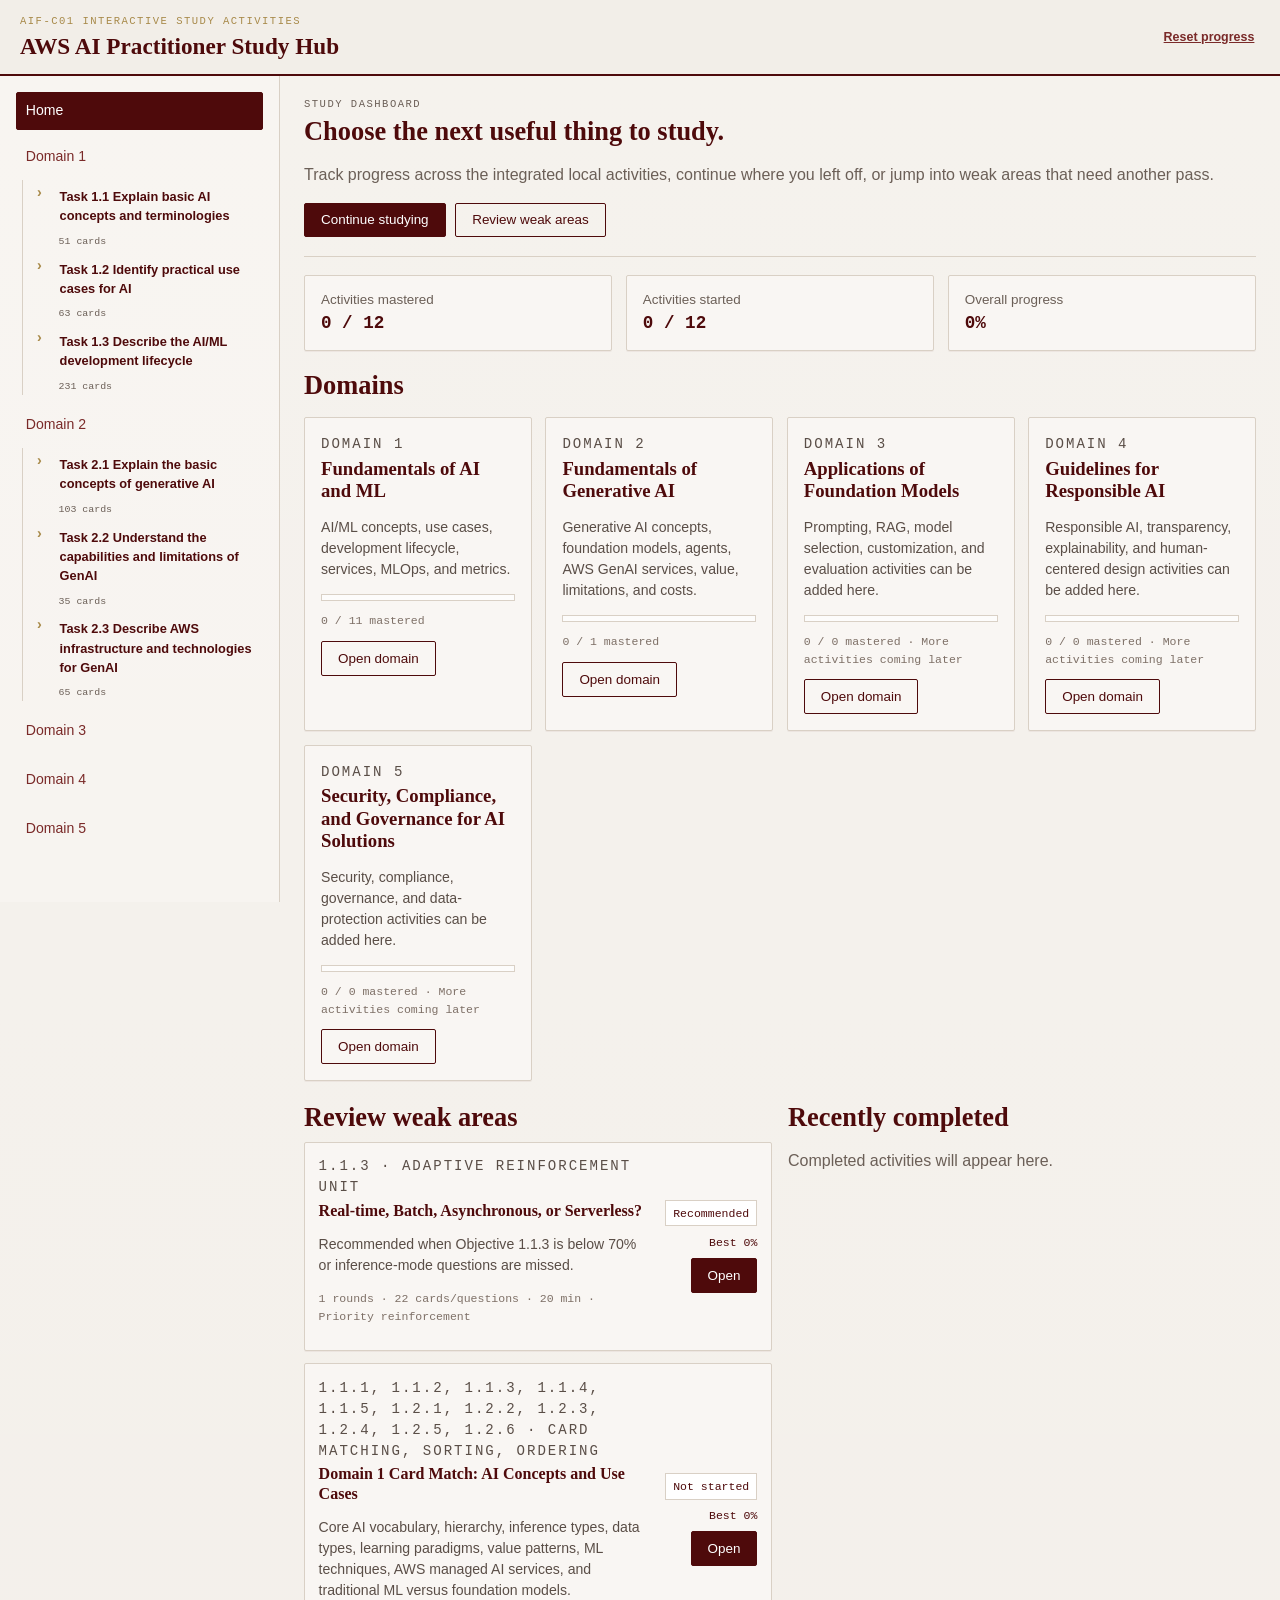
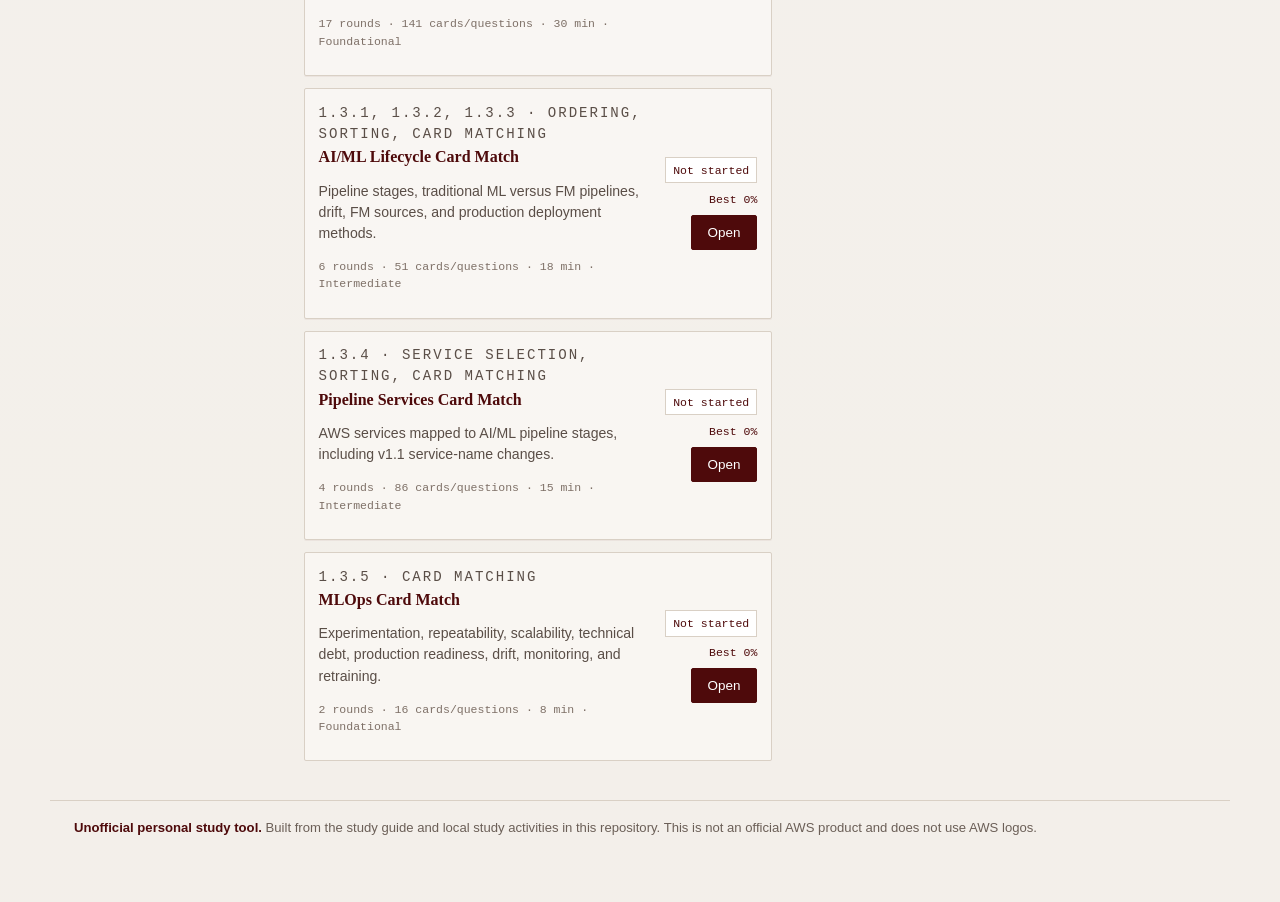
==== index.html @ 0c27aed7 "Adds card games for domain 2" ====
<!DOCTYPE html>
<html lang="en">
<head>
  <meta charset="utf-8">
  <meta name="viewport" content="width=device-width, initial-scale=1">
  <title>AWS AI Practitioner Study Hub</title>
  <link rel="stylesheet" href="styles.css">
</head>
<body>
  <header class="hub-topbar">
    <button class="menu-button" id="menuButton" type="button" aria-expanded="false" aria-controls="sidebar">Menu</button>
    <div>
      <p class="eyebrow">AIF-C01 interactive study activities</p>
      <h1>AWS AI Practitioner Study Hub</h1>
    </div>
    <button class="link-button" id="resetProgress" type="button">Reset progress</button>
  </header>

  <div class="hub-shell">
    <aside class="sidebar" id="sidebar" aria-label="Study navigation"></aside>
    <main class="hub-main" id="app" tabindex="-1"></main>
  </div>

  <footer class="footnote hub-footer">
    <strong>Unofficial personal study tool.</strong> Built from the study guide and local study activities in this repository. This is not an official AWS product and does not use AWS logos.
  </footer>

  <script src="data/domain1.js"></script>
  <script src="data/legacy-activities.js"></script>
  <script src="data/guide-hierarchy.js"></script>
  <script src="data/exams/domain1-exam-config.js"></script>
  <script src="data/exams/domain1-question-bank.js"></script>
  <script src="data/reinforcement/domain1-reinforcement.js"></script>
  <script src="data/study-hub.js"></script>
  <script src="app.js"></script>
</body>
</html>
---- styles.css ----
:root{
  --garnet:#4E0A0B;
  --garnet-soft:#7A2A29;
  --ink:#1C1512;
  --parchment:#F2EEE8;
  --card:#FBF9F6;
  --khaki:#9DAD71;
  --khaki-deep:#536537;
  --rose:#E38792;
  --rose-soft:#F5D9DC;
  --brass:#A88A4A;
  --rule:#D9D0C5;
  --muted:#6B5F57;
  --display:'Iowan Old Style','Palatino Linotype',Palatino,'Book Antiqua',Georgia,serif;
  --body:-apple-system,BlinkMacSystemFont,'Segoe UI',Roboto,Helvetica,Arial,sans-serif;
  --mono:ui-monospace,SFMono-Regular,'SF Mono',Menlo,Consolas,monospace;
}

*{box-sizing:border-box}
html,body{margin:0;padding:0}
body{
  background:
    linear-gradient(rgba(255,255,255,.24),rgba(255,255,255,.08)),
    var(--parchment);
  color:var(--ink);
  font-family:var(--body);
  font-size:16px;
  line-height:1.5;
  -webkit-font-smoothing:antialiased;
  padding:0 0 4rem;
  overflow-x:hidden;
}

.hub-topbar{
  position:sticky;
  top:0;
  z-index:80;
  display:flex;
  align-items:center;
  gap:1rem;
  padding:.9rem 1.25rem;
  border-bottom:2px solid var(--garnet);
  background:rgba(242,238,232,.98);
}
.hub-topbar h1{
  font-family:var(--display);
  font-size:1.45rem;
  line-height:1.15;
  color:var(--garnet);
  margin:0;
}
.hub-topbar .link-button{margin-left:auto}
.menu-button{
  display:none;
  border:1px solid var(--garnet);
  background:var(--garnet);
  color:#fff;
  border-radius:2px;
  padding:.45rem .7rem;
  font:600 .82rem var(--body);
}
.hub-shell{
  max-width:1400px;
  margin:0 auto;
  display:grid;
  grid-template-columns:280px minmax(0,1fr);
  gap:0;
}
.sidebar{
  position:sticky;
  top:74px;
  align-self:start;
  height:calc(100vh - 74px);
  overflow:auto;
  padding:1rem;
  border-right:1px solid var(--rule);
  background:rgba(251,249,246,.38);
}
.sidebar a{
  display:block;
  color:var(--garnet-soft);
  text-decoration:none;
  border:1px solid transparent;
  border-radius:2px;
  padding:.48rem .55rem;
  font-size:.88rem;
}
.sidebar a:hover{border-color:var(--rule);background:rgba(255,255,255,.45)}
.sidebar a[aria-current="page"]{background:var(--garnet);border-color:var(--garnet);color:#fff}
.nav-domain{margin-top:.45rem}
.nav-activities{margin:.25rem 0 .65rem .65rem;border-left:1px solid var(--rule);padding-left:.45rem}
.sidebar .nav-activity{font-size:.78rem;color:#6D2928}
.nav-guide{
  margin:.25rem 0 .65rem .35rem;
  border-left:1px solid var(--rule);
  padding-left:.35rem;
}
.nav-task,.nav-subtask{margin:.18rem 0}
.nav-task-panel,.nav-cardsets{
  border-left:1px solid rgba(168,138,74,.45);
  margin:.14rem 0 .35rem .65rem;
  padding-left:.35rem;
}
.nav-task-toggle-row,.nav-subtask-toggle-row{
  display:grid;
  grid-template-columns:1.4rem minmax(0,1fr);
  gap:.15rem;
  align-items:start;
}
.nav-task-toggle-row .nav-count,.nav-subtask-toggle-row .nav-count{
  grid-column:2;
  padding-left:.35rem;
}
.nav-toggle{
  border:0;
  background:transparent;
  color:var(--brass);
  cursor:pointer;
  min-width:1.35rem;
  min-height:1.65rem;
  padding:.32rem .1rem;
  font:700 .9rem var(--mono);
}
.nav-task-toggle-link,.nav-subtask-toggle-link{
  min-width:0;
  overflow-wrap:anywhere;
}
.sidebar .nav-task-toggle-link{
  color:var(--garnet);
  font-weight:650;
  font-size:.8rem;
  padding:.38rem .35rem;
}
.sidebar .nav-subtask-toggle-link{
  color:#6D2928;
  font-size:.74rem;
  padding:.35rem .32rem;
}
.sidebar .nav-cardset{
  display:grid;
  grid-template-columns:minmax(0,1fr) auto;
  gap:.35rem;
  align-items:center;
  font-size:.74rem;
  color:#6D2928;
  padding:.35rem .35rem;
  overflow-wrap:anywhere;
}
.nav-count{
  font-family:var(--mono);
  font-size:.62rem;
  color:var(--muted);
}
.nav-cardset[aria-current="page"] .nav-count{color:#fff}
.nav-done{
  font-family:var(--mono);
  color:var(--khaki-deep);
  margin-right:.25rem;
}
.nav-cardset[aria-current="page"] .nav-done{color:#fff}
.hub-main{min-width:0;padding:1.35rem 1.5rem 0;overflow-x:hidden}
.hub-main:focus{outline:0}
.hero-panel,.page-section,.activity-shell{
  max-width:1040px;
}
.hero-panel{
  border-bottom:1px solid var(--rule);
  padding-bottom:1.2rem;
  margin-bottom:1.1rem;
}
.hero-panel h2,.page-section h2,.activity-header h2{
  font-family:var(--display);
  color:var(--garnet);
  font-size:1.65rem;
  line-height:1.18;
  margin:.1rem 0 .55rem;
  overflow-wrap:anywhere;
}
.objective-label{overflow-wrap:anywhere}
.hero-panel p,.muted{color:var(--muted)}
.hero-actions{display:flex;gap:.6rem;flex-wrap:wrap;margin-top:1rem}
.summary-grid,.domain-grid{
  display:grid;
  grid-template-columns:repeat(auto-fit,minmax(min(100%,220px),1fr));
  gap:.85rem;
  max-width:1040px;
  margin:1rem 0 1.2rem;
}
.summary-card,.domain-card,.activity-card,.task-group{
  border:1px solid var(--rule);
  background:rgba(251,249,246,.74);
  border-radius:2px;
  box-shadow:0 1px 0 rgba(78,10,11,.05);
}
.summary-card{padding:.85rem 1rem}
.summary-card span{display:block;color:var(--muted);font-size:.84rem}
.summary-card b{font-family:var(--mono);color:var(--garnet);font-size:1.1rem}
.domain-card{padding:1rem}
.domain-card h3,.task-group h3,.activity-card h4{
  font-family:var(--display);
  color:var(--garnet);
  margin:.1rem 0 .45rem;
  line-height:1.2;
}
.domain-card p,.activity-card p{font-size:.88rem;color:#5A4E47}
.domain-meta{font-family:var(--mono);font-size:.72rem!important;color:#7E7067!important}
.progress-bar{
  height:.42rem;
  border:1px solid var(--rule);
  background:rgba(255,255,255,.7);
  margin:.75rem 0 .45rem;
}
.progress-bar span{display:block;height:100%;background:var(--khaki)}
.two-col{
  display:grid;
  grid-template-columns:repeat(2,minmax(0,1fr));
  gap:1rem;
  max-width:1040px;
}
.task-group{padding:1rem;margin:1rem 0}
.activity-list{display:grid;gap:.75rem}
.guide-browser{margin-bottom:1.2rem}
.guide-browser-head{
  display:flex;
  justify-content:space-between;
  gap:1rem;
  align-items:flex-start;
  border-bottom:1px solid var(--rule);
  padding-bottom:.85rem;
  margin-bottom:.85rem;
}
.guide-browser-head h3{
  font-family:var(--display);
  color:var(--garnet);
  margin:.1rem 0 .35rem;
  font-size:1.35rem;
}
.guide-task{
  border:1px solid var(--rule);
  background:rgba(251,249,246,.66);
  margin:.8rem 0;
}
.guide-task summary{
  cursor:pointer;
  display:flex;
  justify-content:space-between;
  gap:1rem;
  padding:.75rem .85rem;
  color:var(--garnet);
}
.guide-task summary strong{font-family:var(--mono);font-size:.78rem}
.guide-task summary b{font-family:var(--mono);font-size:.72rem;white-space:nowrap}
.guide-task-actions{padding:0 .85rem .75rem}
.guide-subtasks{display:grid;gap:.7rem;padding:.85rem;border-top:1px solid var(--rule)}
.guide-subtask{
  border-left:3px solid var(--brass);
  padding:.25rem 0 .25rem .75rem;
}
.guide-subtask header{
  display:grid;
  grid-template-columns:minmax(0,1fr) auto;
  gap:.5rem;
  align-items:start;
}
.guide-subtask h4{
  margin:.05rem 0 .35rem;
  color:var(--garnet);
  font-size:1rem;
  line-height:1.25;
  overflow-wrap:anywhere;
}
.guide-subtask header span{
  font-family:var(--mono);
  font-size:.72rem;
  color:var(--muted);
  white-space:nowrap;
}
.guide-cardsets{display:grid;gap:.55rem}
.guide-cardset{
  display:grid;
  grid-template-columns:minmax(0,1fr) auto;
  gap:.75rem;
  align-items:center;
  border:1px solid var(--rule);
  background:rgba(255,255,255,.45);
  padding:.7rem;
}
.guide-cardset h5{
  margin:.05rem 0 .25rem;
  color:var(--garnet);
  font-size:.96rem;
  line-height:1.25;
}
.guide-cardset p{margin:.15rem 0;color:#5A4E47;font-size:.84rem;overflow-wrap:anywhere}
.activity-card{
  padding:.85rem;
  display:grid;
  grid-template-columns:minmax(0,1fr) auto;
  gap:1rem;
  align-items:center;
  min-width:0;
  overflow:hidden;
}
.activity-card > div{min-width:0}
.activity-card h4,.activity-card p{
  max-width:100%;
  overflow-wrap:anywhere;
  word-break:break-word;
}
.activity-status{
  min-width:8.5rem;
  display:grid;
  gap:.45rem;
  justify-items:end;
  font-family:var(--mono);
  font-size:.72rem;
  color:var(--garnet);
}
.status-pill{
  border:1px solid var(--rule);
  background:#fff;
  padding:.22rem .45rem;
}
.activity-header{
  display:flex;
  justify-content:space-between;
  gap:1rem;
  border-bottom:1px solid var(--rule);
  padding-bottom:1rem;
  margin-bottom:1rem;
}
.activity-header p{color:var(--muted);max-width:72ch}
.activity-links,.activity-nav{display:flex;gap:.45rem;flex-wrap:wrap;align-items:start}
.activity-nav{margin:.4rem 0 1rem}
.hub-footer{max-width:1400px}
.concept-sub{margin:.25rem 0 0;color:var(--muted);font-size:.8rem}
#roundTitle::after{
  content:attr(data-tally);
  display:inline-block;
  margin-left:.7rem;
  font-family:var(--mono);
  font-size:.78rem;
  color:var(--brass);
}

.exam-intro,.question-panel{
  border:1px solid var(--rule);
  background:rgba(251,249,246,.74);
  padding:1rem;
  max-width:100%;
  overflow-wrap:anywhere;
}
.exam-rules{color:var(--muted);padding-left:1.2rem}
.mode-choice{
  border:1px solid var(--rule);
  padding:.8rem 1rem;
  margin:1rem 0;
}
.mode-choice legend{font-family:var(--mono);font-size:.72rem;color:var(--brass);text-transform:uppercase;letter-spacing:.12em}
.mode-choice label{display:inline-flex;gap:.4rem;margin-right:1rem}
.exam-header{
  display:flex;
  justify-content:space-between;
  gap:1rem;
  border-bottom:1px solid var(--rule);
  padding-bottom:1rem;
  margin-bottom:1rem;
}
.exam-header h2{
  font-family:var(--display);
  color:var(--garnet);
  margin:.1rem 0 0;
}
.exam-meta{display:flex;gap:.5rem;flex-wrap:wrap;align-items:start;font-family:var(--mono);font-size:.76rem;color:var(--garnet)}
.exam-meta span,.timer{
  border:1px solid var(--rule);
  background:var(--card);
  padding:.35rem .55rem;
}
.timer.is-warning{border-color:var(--brass);background:#fff7df}
.timer.is-danger{border-color:var(--rose);background:var(--rose-soft)}
.exam-layout{display:grid;grid-template-columns:12rem minmax(0,1fr);gap:1rem}
.question-nav{
  align-self:start;
  display:grid;
  grid-template-columns:repeat(5,1fr);
  gap:.32rem;
  position:sticky;
  top:92px;
}
.question-jump{
  min-width:0;
  border:1px solid var(--rule);
  background:var(--card);
  color:var(--garnet);
  padding:.38rem 0;
  cursor:pointer;
}
.question-jump.is-current{background:var(--garnet);border-color:var(--garnet);color:#fff}
.question-jump.is-answered{border-color:var(--khaki-deep)}
.question-jump.is-flagged{box-shadow:inset 0 -3px 0 var(--brass)}
.question-stem{font-size:1.02rem;color:var(--ink);margin:0 0 1rem}
.options-form{display:grid;gap:.6rem}
.option-row{
  display:flex;
  gap:.65rem;
  align-items:flex-start;
  border:1px solid var(--rule);
  background:#fff;
  padding:.7rem;
  cursor:pointer;
}
.option-row input{margin-top:.24rem}
.mrq-hint,.flag-control{font-family:var(--mono);font-size:.76rem;color:var(--garnet)}
.flag-control{display:inline-flex;gap:.45rem;margin:1rem 0}
.exam-actions{display:flex;justify-content:space-between;gap:.6rem;margin-top:.75rem}
.result-row{
  display:flex;
  justify-content:space-between;
  gap:1rem;
  border-bottom:1px solid var(--rule);
  padding:.55rem 0;
  margin:0;
}
.result-row span{color:var(--muted)}
.result-row b{font-family:var(--mono);color:var(--garnet);font-size:.78rem;text-align:right}
.review-item{
  border:1px solid var(--rule);
  background:rgba(255,255,255,.52);
  padding:.75rem;
  margin:.55rem 0;
}
.review-item summary{cursor:pointer;color:var(--garnet);font-weight:650}
.review-item ul{padding-left:1.2rem}
.reinforce-section{
  border-top:1px solid var(--rule);
  padding-top:1rem;
  margin-top:1.2rem;
  max-width:1040px;
}
.reinforce-section h3{
  font-family:var(--display);
  color:var(--garnet);
  margin:.1rem 0 .7rem;
  font-size:1.35rem;
}
.reinforce-section h4{
  color:var(--garnet);
  margin:.15rem 0 .45rem;
  line-height:1.25;
}
.comparison-table{
  display:grid;
  border:1px solid var(--rule);
  background:rgba(251,249,246,.74);
  margin:1rem 0;
}
.comparison-table div{
  display:grid;
  grid-template-columns:minmax(8.5rem,.8fr) minmax(0,1.2fr) minmax(0,1fr);
  gap:.7rem;
  padding:.7rem .8rem;
  border-bottom:1px solid var(--rule);
  align-items:start;
}
.comparison-table div:last-child{border-bottom:0}
.comparison-table b{color:var(--garnet)}
.comparison-table em{color:#5A4E47}
.reinforce-grid,.guided-grid{
  display:grid;
  grid-template-columns:repeat(2,minmax(0,1fr));
  gap:1rem;
}
.mini-comparisons p{
  border-left:3px solid var(--brass);
  padding-left:.75rem;
  color:#4F433C;
}
.guided-card,.practice-card{
  border:1px solid var(--rule);
  background:rgba(251,249,246,.74);
  padding:.85rem;
  overflow:hidden;
}
.guided-card p,.practice-card p,.practice-card h4{overflow-wrap:anywhere}
.practice-list{display:grid;gap:.8rem}
.practice-card.is-correct{border-left:4px solid var(--khaki)}
.practice-card.is-wrong{border-left:4px solid var(--rose)}
.practice-feedback{
  border-top:1px solid var(--rule);
  margin-top:.8rem;
  padding-top:.75rem;
  color:#4F433C;
}
.checkpoint-actions{display:flex;gap:.6rem;flex-wrap:wrap;margin-top:.8rem}
.sr-only{
  position:absolute;
  width:1px;
  height:1px;
  padding:0;
  margin:-1px;
  overflow:hidden;
  clip:rect(0,0,0,0);
  white-space:nowrap;
  border:0;
}

.masthead{
  border-bottom:2px solid var(--garnet);
  background:rgba(242,238,232,.98);
  position:sticky;
  top:0;
  z-index:50;
}
.masthead-inner{
  max-width:1180px;
  margin:0 auto;
  padding:1rem 1.5rem .9rem;
  display:flex;
  flex-wrap:wrap;
  align-items:center;
  gap:.8rem 1.4rem;
}
.title-block{flex:1 1 280px}
.eyebrow,.objective-label{
  font-family:var(--mono);
  font-size:.66rem;
  letter-spacing:.14em;
  text-transform:uppercase;
  color:var(--brass);
  margin:0 0 .15rem;
}
.masthead h1{
  font-family:var(--display);
  font-size:1.55rem;
  font-weight:600;
  color:var(--garnet);
  margin:0;
}
.masthead-meta{display:flex;align-items:center;gap:.75rem;flex-wrap:wrap}
.tally,.round-progress{
  font-family:var(--mono);
  font-size:.78rem;
  letter-spacing:.04em;
  color:var(--garnet);
  border:1px solid var(--rule);
  background:var(--card);
  padding:.4rem .7rem;
  white-space:nowrap;
}
.link-button{
  border:0;
  background:transparent;
  color:var(--garnet-soft);
  font:600 .78rem var(--body);
  text-decoration:underline;
  cursor:pointer;
  padding:.35rem;
}

.task-nav,.rounds,.progress-strip,main,.controls,.feedback,.footnote{
  max-width:1180px;
  margin-left:auto;
  margin-right:auto;
  padding-left:1.5rem;
  padding-right:1.5rem;
}
.task-nav{
  padding-top:1rem;
  display:flex;
  gap:.5rem;
  flex-wrap:wrap;
}
.task-tab,.round-tab{
  font-family:var(--body);
  background:transparent;
  border:1px solid var(--rule);
  color:var(--garnet-soft);
  padding:.48rem .8rem;
  cursor:pointer;
  border-radius:2px;
}
.task-tab{font-size:.86rem}
.round-tab{font-size:.8rem;max-width:18rem;text-align:left}
.task-tab:hover,.round-tab:hover{border-color:var(--garnet-soft)}
.task-tab[aria-selected="true"],.round-tab[aria-selected="true"]{
  background:var(--garnet);
  border-color:var(--garnet);
  color:#fff;
}
.round-tab.is-mastered::after{content:" mastered";font-family:var(--mono);font-size:.66rem;opacity:.8}
.round-tab .tab-count{font-family:var(--mono);font-size:.68rem;opacity:.72;margin-left:.3rem}

.progress-strip{
  display:grid;
  grid-template-columns:repeat(2,minmax(0,1fr));
  gap:.7rem;
  padding-top:.85rem;
}
.progress-item{
  border:1px solid var(--rule);
  background:rgba(251,249,246,.72);
  padding:.65rem .8rem;
  display:flex;
  justify-content:space-between;
  gap:.8rem;
  color:var(--muted);
  font-size:.85rem;
}
.progress-item b{color:var(--garnet);font-family:var(--mono);font-size:.76rem}

.rounds{padding-top:1rem;display:flex;gap:.5rem;flex-wrap:wrap}
main{padding-top:1.2rem}
.round-panel{
  border-bottom:1px solid var(--rule);
  padding-bottom:1rem;
  margin-bottom:1.1rem;
}
.round-title-row{display:flex;justify-content:space-between;gap:1rem;align-items:start}
#roundTitle{
  font-family:var(--display);
  color:var(--garnet);
  font-size:1.45rem;
  line-height:1.2;
  margin:.1rem 0 0;
}
.round-intro,.source-note{font-size:.9rem;color:#5A4E47;max-width:76ch;margin:.7rem 0 0}
.source-note{
  border-left:3px solid var(--brass);
  padding-left:.8rem;
  color:#6A594C;
}

.bank-head{
  display:flex;
  align-items:baseline;
  justify-content:space-between;
  gap:1rem;
  border-bottom:1px solid var(--rule);
  padding-bottom:.4rem;
  margin-bottom:.9rem;
}
.bank-head h2{
  font-family:var(--mono);
  font-size:.68rem;
  letter-spacing:.16em;
  text-transform:uppercase;
  color:var(--brass);
  font-weight:500;
  margin:0;
}
.hint{font-size:.76rem;color:#8A7D74}
.bank{
  display:flex;
  flex-wrap:wrap;
  gap:.65rem;
  min-height:5.8rem;
  padding:.9rem;
  background:rgba(255,255,255,.5);
  border:1px dashed var(--rule);
  margin-bottom:2rem;
  align-content:flex-start;
}
.bank.is-target{border-color:var(--garnet-soft);background:rgba(227,135,146,.08)}
.bank-empty{font-size:.82rem;color:#887C73;font-style:italic;margin:auto}

.card{
  font-family:var(--body);
  font-size:.84rem;
  line-height:1.42;
  text-align:left;
  background:var(--card);
  border:1px solid var(--rule);
  border-left:3px solid var(--rose);
  border-radius:2px;
  padding:.6rem .75rem;
  max-width:20rem;
  cursor:grab;
  box-shadow:0 1px 0 rgba(78,10,11,.06);
  transition:transform .14s ease,box-shadow .14s ease,border-color .14s ease;
  color:var(--ink);
  display:block;
}
.card:hover{transform:translateY(-2px);box-shadow:0 4px 10px rgba(78,10,11,.11)}
.card:focus-visible,.slot:focus-visible,button:focus-visible{outline:2px solid var(--brass);outline-offset:2px}
.card.is-held{
  border-color:var(--garnet);
  border-left-color:var(--garnet);
  box-shadow:0 0 0 2px rgba(78,10,11,.22),0 6px 14px rgba(78,10,11,.16);
  transform:translateY(-2px);
}
.card.is-dragging{opacity:.4}

.board{
  display:grid;
  grid-template-columns:repeat(auto-fit,minmax(min(100%,320px),1fr));
  gap:1rem;
}
.concept{
  background:var(--card);
  border:1px solid var(--rule);
  border-top:3px solid var(--garnet);
  border-radius:2px;
  padding:0 0 .9rem;
  box-shadow:0 1px 0 rgba(78,10,11,.05);
}
.concept-head{
  padding:.78rem 1rem .55rem;
  border-bottom:1px solid var(--rule);
  margin-bottom:.75rem;
}
.concept-index{
  font-family:var(--mono);
  font-size:.64rem;
  letter-spacing:.14em;
  color:var(--brass);
  display:block;
  margin-bottom:.18rem;
}
.concept-name{
  font-family:var(--display);
  font-size:1.08rem;
  font-weight:600;
  color:var(--garnet);
  margin:0;
  line-height:1.25;
}
.slot-wrap{padding:0 1rem .1rem}
.slot-label{
  font-family:var(--mono);
  font-size:.62rem;
  letter-spacing:.14em;
  text-transform:uppercase;
  color:#95877D;
  display:block;
  margin:.55rem 0 .3rem;
}
.slot{
  min-height:4.15rem;
  border:1px dashed var(--rule);
  border-radius:2px;
  padding:.35rem;
  display:flex;
  flex-direction:column;
  gap:.35rem;
  transition:border-color .14s,background .14s;
  background:rgba(242,238,232,.55);
}
.slot[data-capacity="many"]{min-height:9.2rem}
.slot.is-target{border-color:var(--garnet-soft);background:rgba(227,135,146,.1)}
.slot .card{max-width:none;width:100%;cursor:pointer;box-shadow:none}
.slot .card:hover{transform:none;box-shadow:0 2px 6px rgba(78,10,11,.1)}
.slot.is-correct{border-style:solid;border-color:var(--khaki);background:rgba(157,173,113,.13)}
.slot.is-correct .card{border-color:var(--khaki);border-left-color:var(--khaki-deep);background:#fff}
.slot.is-wrong{border-style:solid;border-color:var(--rose);background:rgba(227,135,146,.14)}
.slot.is-wrong .card{border-color:var(--rose);border-left-color:var(--garnet)}
.mark{
  font-family:var(--mono);
  font-size:.68rem;
  letter-spacing:.06em;
  margin-top:.28rem;
  min-height:1rem;
  display:block;
}
.mark.ok{color:var(--khaki-deep)}
.mark.no{color:var(--garnet)}

.controls{
  margin-top:2rem;
  padding-top:1.2rem;
  border-top:1px solid var(--rule);
  display:flex;
  flex-wrap:wrap;
  gap:.6rem;
  align-items:center;
}
button.act{
  font-family:var(--body);
  font-size:.84rem;
  padding:.55rem 1rem;
  border-radius:2px;
  border:1px solid var(--garnet);
  background:var(--garnet);
  color:#fff;
  cursor:pointer;
}
button.act:hover{background:var(--garnet-soft);border-color:var(--garnet-soft)}
button.act.ghost{background:transparent;color:var(--garnet)}
button.act.ghost:hover{background:rgba(78,10,11,.07)}

.feedback{margin-top:1rem}
.verdict{
  font-size:.92rem;
  min-height:1.5rem;
  color:var(--garnet);
  margin:0 0 .8rem;
}
.verdict.win{color:var(--khaki-deep);font-weight:700}
.explanations{
  border:1px solid var(--rule);
  background:rgba(251,249,246,.74);
  padding:.85rem 1rem;
  font-size:.86rem;
  color:#4F433C;
}
.explanations h3{
  font-family:var(--mono);
  font-size:.68rem;
  letter-spacing:.14em;
  text-transform:uppercase;
  color:var(--brass);
  margin:0 0 .55rem;
  font-weight:500;
}
.explanations ul{margin:.2rem 0 0;padding-left:1.1rem}
.explanations li{margin:.34rem 0}
.exam-tip{
  border:1px solid var(--brass);
  border-left:4px solid var(--brass);
  background:#fff7df;
  padding:.85rem 1rem;
  margin:0 0 1rem;
}
.exam-tip h3{
  color:var(--garnet);
  margin:0 0 .45rem;
}
.exam-tip p{margin:0;color:#4F433C}
.footnote{
  margin-top:2.4rem;
  padding-top:1.1rem;
  border-top:1px solid var(--rule);
  font-size:.82rem;
  color:#6B5F57;
}
.footnote strong{color:var(--garnet)}

@media (max-width:720px){
  body,.hub-shell,.hub-main{max-width:100vw}
  .hub-topbar{align-items:flex-start;padding:.75rem 1rem}
  .hub-topbar > div{min-width:0}
  .hub-topbar h1{font-size:1.18rem}
  .menu-button{display:inline-block}
  .hub-topbar .link-button{margin-left:0}
  .hub-shell{display:block}
  .sidebar{
    display:none;
    position:fixed;
    top:70px;
    left:0;
    right:0;
    height:calc(100vh - 70px);
    z-index:70;
    border-right:0;
    border-bottom:2px solid var(--garnet);
    background:var(--parchment);
  }
  .sidebar.is-open{display:block}
  .hub-main{padding:1rem}
  .activity-shell,.hero-panel,.page-section{max-width:100%;min-width:0}
  .hero-panel h2,.page-section h2,.guide-browser-head h3{
    max-width:100%;
    white-space:normal;
    overflow-wrap:anywhere;
  }
  .activity-header h2{font-size:1.35rem}
  .exam-header{display:block}
  .exam-meta{margin-top:.7rem}
  .exam-layout{grid-template-columns:1fr}
  .question-nav{position:static;grid-template-columns:repeat(10,1fr);max-height:8rem;overflow:auto}
  .exam-actions{position:sticky;bottom:0;background:var(--parchment);padding:.7rem 0}
  .result-row{display:block}
  .result-row b{display:block;text-align:left;margin-top:.2rem}
  .two-col{grid-template-columns:1fr}
  .activity-card{grid-template-columns:1fr}
  .guide-browser-head,.guide-task summary,.guide-subtask header,.guide-cardset{
    display:block;
  }
  .guide-task summary span,.guide-cardset div{display:block;min-width:0;overflow-wrap:anywhere}
  .guide-task summary b,.guide-subtask header span{display:block;white-space:normal;margin-top:.25rem}
  .guide-cardset .act{margin-top:.55rem}
  .activity-card,.reinforcement-card{width:100%;max-width:100%}
  .activity-card h4,.activity-card p,.page-section p{
    white-space:normal;
    max-inline-size:100%;
    overflow-wrap:anywhere;
  }
  .objective-label{letter-spacing:.06em;line-height:1.45;word-break:break-word}
  .guide-task,.guide-subtask,.guide-cardset{max-width:100%;overflow:hidden}
  .comparison-table div{grid-template-columns:1fr}
  .reinforce-grid,.guided-grid{grid-template-columns:1fr}
  .activity-status{justify-items:start}
  .activity-header{display:block}
  .activity-links{margin-top:.6rem}
  .masthead h1{font-size:1.24rem}
  .task-nav,.rounds,.progress-strip,main,.controls,.feedback,.footnote,.masthead-inner{padding-left:1rem;padding-right:1rem}
  .progress-strip{grid-template-columns:1fr}
  .progress-item{display:block}
  .progress-item b{display:block;margin-top:.2rem}
  .rounds{display:grid;grid-template-columns:1fr}
  .round-tab{max-width:none;width:100%;white-space:normal}
  .round-title-row{display:block}
  .round-progress{display:inline-block;margin-top:.65rem}
  .card{max-width:none;width:100%}
  .hint{display:none}
}
@media (prefers-reduced-motion:reduce){
  *{animation-duration:.01ms !important;transition-duration:.01ms !important;scroll-behavior:auto !important}
}
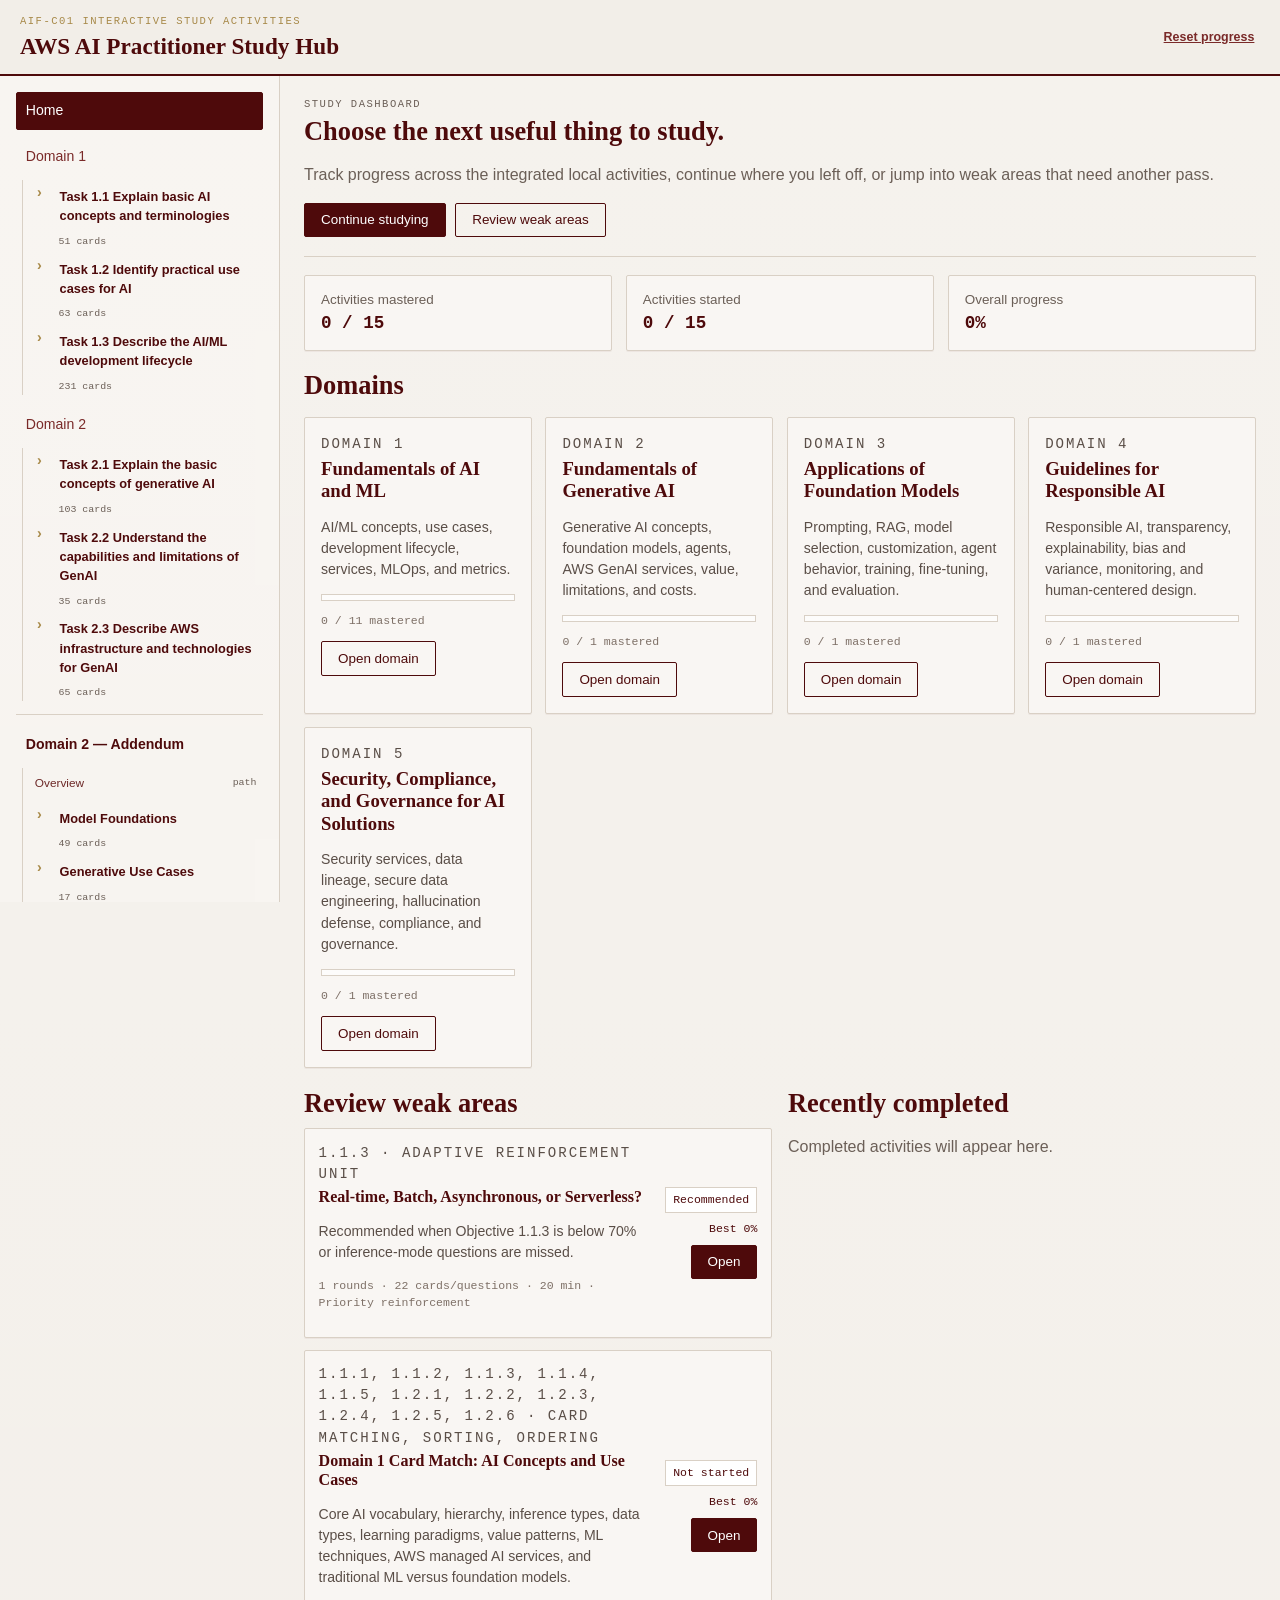
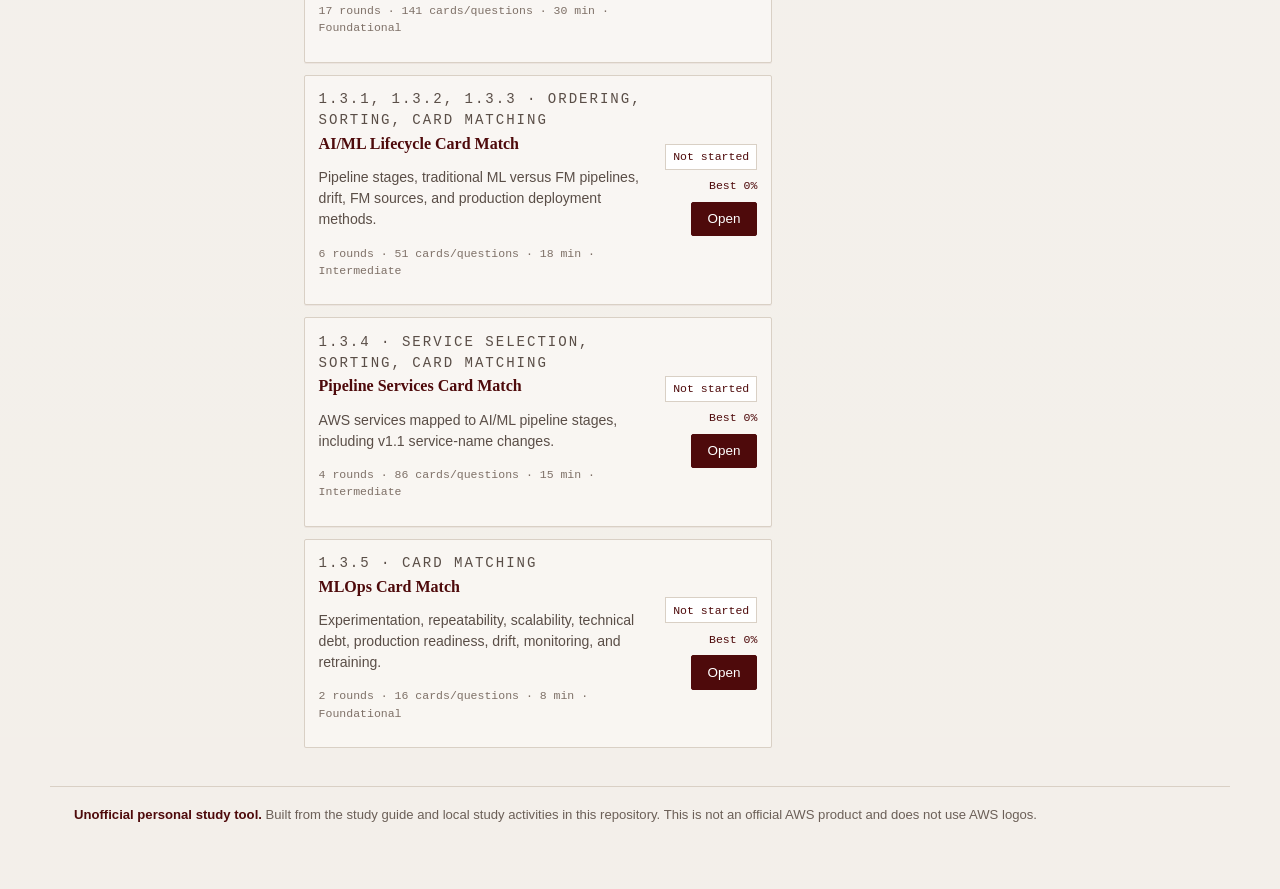
==== commit 0fbff3fd: "Adds cards for domains 3, 4 and 5" ====
--- a/index.html
+++ b/index.html
@@ -31,6 +31,8 @@
   <script src="data/exams/domain1-exam-config.js"></script>
   <script src="data/exams/domain1-question-bank.js"></script>
   <script src="data/reinforcement/domain1-reinforcement.js"></script>
+  <script src="data/domain2-addendum.js"></script>
+  <script src="data/domains345.js"></script>
   <script src="data/study-hub.js"></script>
   <script src="app.js"></script>
 </body>
--- a/styles.css
+++ b/styles.css
@@ -17,6 +17,7 @@
 }
 
 *{box-sizing:border-box}
+[hidden]{display:none!important}
 html,body{margin:0;padding:0}
 body{
   background:
@@ -158,6 +159,15 @@
   margin-right:.25rem;
 }
 .nav-cardset[aria-current="page"] .nav-done{color:#fff}
+.nav-addendum{
+  border-top:1px solid var(--rule);
+  margin-top:.8rem;
+  padding-top:.65rem;
+}
+.nav-addendum > a{
+  color:var(--garnet);
+  font-weight:700;
+}
 .hub-main{min-width:0;padding:1.35rem 1.5rem 0;overflow-x:hidden}
 .hub-main:focus{outline:0}
 .hero-panel,.page-section,.activity-shell{
@@ -211,6 +221,112 @@
   margin:.75rem 0 .45rem;
 }
 .progress-bar span{display:block;height:100%;background:var(--khaki)}
+.badge-row{
+  display:flex;
+  flex-wrap:wrap;
+  gap:.45rem;
+}
+.objective-badge{
+  display:inline-flex;
+  align-items:center;
+  min-height:1.75rem;
+  border:1px solid rgba(168,138,74,.65);
+  background:rgba(255,255,255,.48);
+  color:var(--garnet-soft);
+  border-radius:2px;
+  padding:.25rem .45rem;
+  font:700 .7rem var(--mono);
+}
+.addendum-hero h2{max-width:760px}
+.addendum-progress{margin-top:-.25rem}
+.addendum-filters h3,.addendum-units h3{
+  font-family:var(--display);
+  color:var(--garnet);
+  margin:.25rem 0 .65rem;
+}
+.addendum-group{background:rgba(255,255,255,.36)}
+.addendum-unit .objective-label{
+  color:var(--khaki-deep);
+  font-weight:700;
+}
+.matrix-wrap{
+  width:100%;
+  overflow-x:auto;
+}
+.source-matrix{
+  display:grid;
+  min-width:760px;
+  border:1px solid var(--rule);
+  background:rgba(251,249,246,.72);
+}
+.matrix-head,.matrix-row-label,.matrix-cell{
+  border-right:1px solid var(--rule);
+  border-bottom:1px solid var(--rule);
+  padding:.65rem;
+}
+.matrix-head{
+  background:rgba(78,10,11,.08);
+  color:var(--garnet);
+  font-weight:700;
+}
+.matrix-row-label{
+  font-weight:700;
+  color:var(--garnet);
+  background:rgba(255,255,255,.42);
+}
+.matrix-cell .slot{
+  min-height:5rem;
+}
+.tf-list{
+  display:grid;
+  gap:.75rem;
+}
+.tf-item{
+  border:1px solid var(--rule);
+  background:rgba(251,249,246,.74);
+  padding:.85rem;
+}
+.tf-statement{
+  display:flex;
+  gap:.65rem;
+  align-items:flex-start;
+}
+.tf-statement span{
+  font-family:var(--mono);
+  color:var(--brass);
+  font-size:.72rem;
+  padding-top:.15rem;
+}
+.tf-statement p{
+  margin:0;
+  color:var(--ink);
+}
+.tf-actions{
+  display:flex;
+  gap:.5rem;
+  flex-wrap:wrap;
+  margin:.65rem 0 0;
+}
+.tf-choice{
+  border:1px solid var(--garnet);
+  background:#fff;
+  color:var(--garnet);
+  padding:.45rem .85rem;
+  cursor:pointer;
+  font-weight:700;
+}
+.tf-choice.is-selected{
+  background:var(--garnet);
+  color:#fff;
+}
+.tf-item.is-correct{border-color:var(--khaki-deep)}
+.tf-item.is-wrong{border-color:var(--rose);background:var(--rose-soft)}
+.tf-reason{
+  margin:.65rem 0 0;
+  color:#4F433C;
+  border-top:1px solid var(--rule);
+  padding-top:.55rem;
+}
 .two-col{
   display:grid;
   grid-template-columns:repeat(2,minmax(0,1fr));
@@ -863,7 +979,11 @@
     white-space:normal;
     overflow-wrap:anywhere;
   }
-  .activity-header h2{font-size:1.35rem}
+  .activity-header h2{font-size:1.28rem;line-height:1.15}
+  .activity-header,.activity-shell,.round-panel,.bank,.board{
+    min-width:0;
+    max-width:100%;
+  }
   .exam-header{display:block}
   .exam-meta{margin-top:.7rem}
   .exam-layout{grid-template-columns:1fr}
@@ -897,7 +1017,56 @@
   .progress-strip{grid-template-columns:1fr}
   .progress-item{display:block}
   .progress-item b{display:block;margin-top:.2rem}
-  .rounds{display:grid;grid-template-columns:1fr}
+  .rounds{
+    display:flex;
+    flex-wrap:nowrap;
+    overflow-x:auto;
+    padding-left:0;
+    padding-right:0;
+    padding-bottom:.35rem;
+    scroll-snap-type:x proximity;
+  }
+  .round-tab{
+    flex:0 0 14rem;
+    min-width:0;
+    white-space:normal;
+    overflow-wrap:anywhere;
+    scroll-snap-align:start;
+  }
+  .source-matrix{
+    min-width:0;
+    display:block;
+    border:0;
+    background:transparent;
+  }
+  .matrix-head.matrix-corner{display:none}
+  .matrix-head{
+    display:none;
+  }
+  .matrix-row-label{
+    display:block;
+    border:1px solid var(--rule);
+    border-bottom:0;
+    margin-top:.75rem;
+  }
+  .matrix-cell{
+    border:1px solid var(--rule);
+    border-top:0;
+    background:rgba(251,249,246,.74);
+  }
+  .bank{
+    max-height:14rem;
+    min-height:0;
+    overflow:auto;
+  }
+  .matrix-cell::before{
+    content:attr(aria-label);
+    display:block;
+    font-family:var(--mono);
+    color:var(--brass);
+    font-size:.68rem;
+    margin-bottom:.35rem;
+  }
   .round-tab{max-width:none;width:100%;white-space:normal}
   .round-title-row{display:block}
   .round-progress{display:inline-block;margin-top:.65rem}
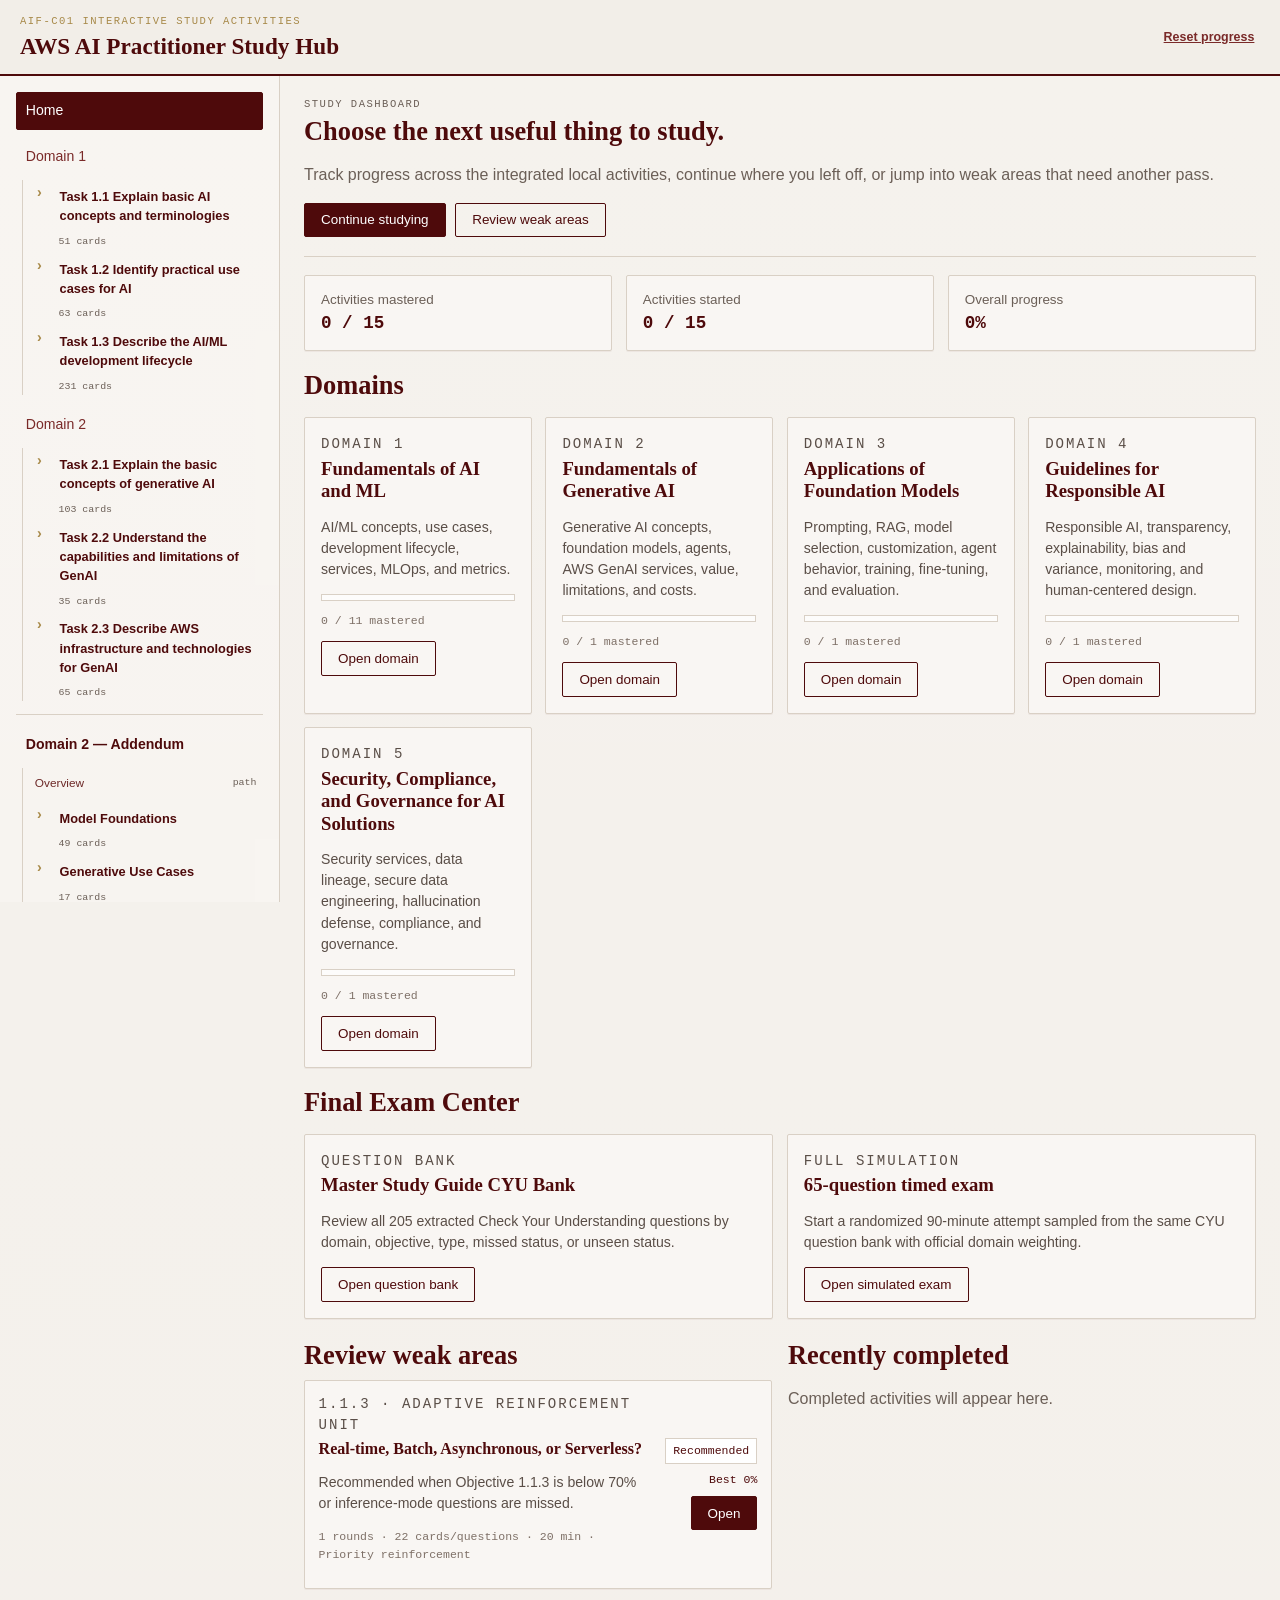
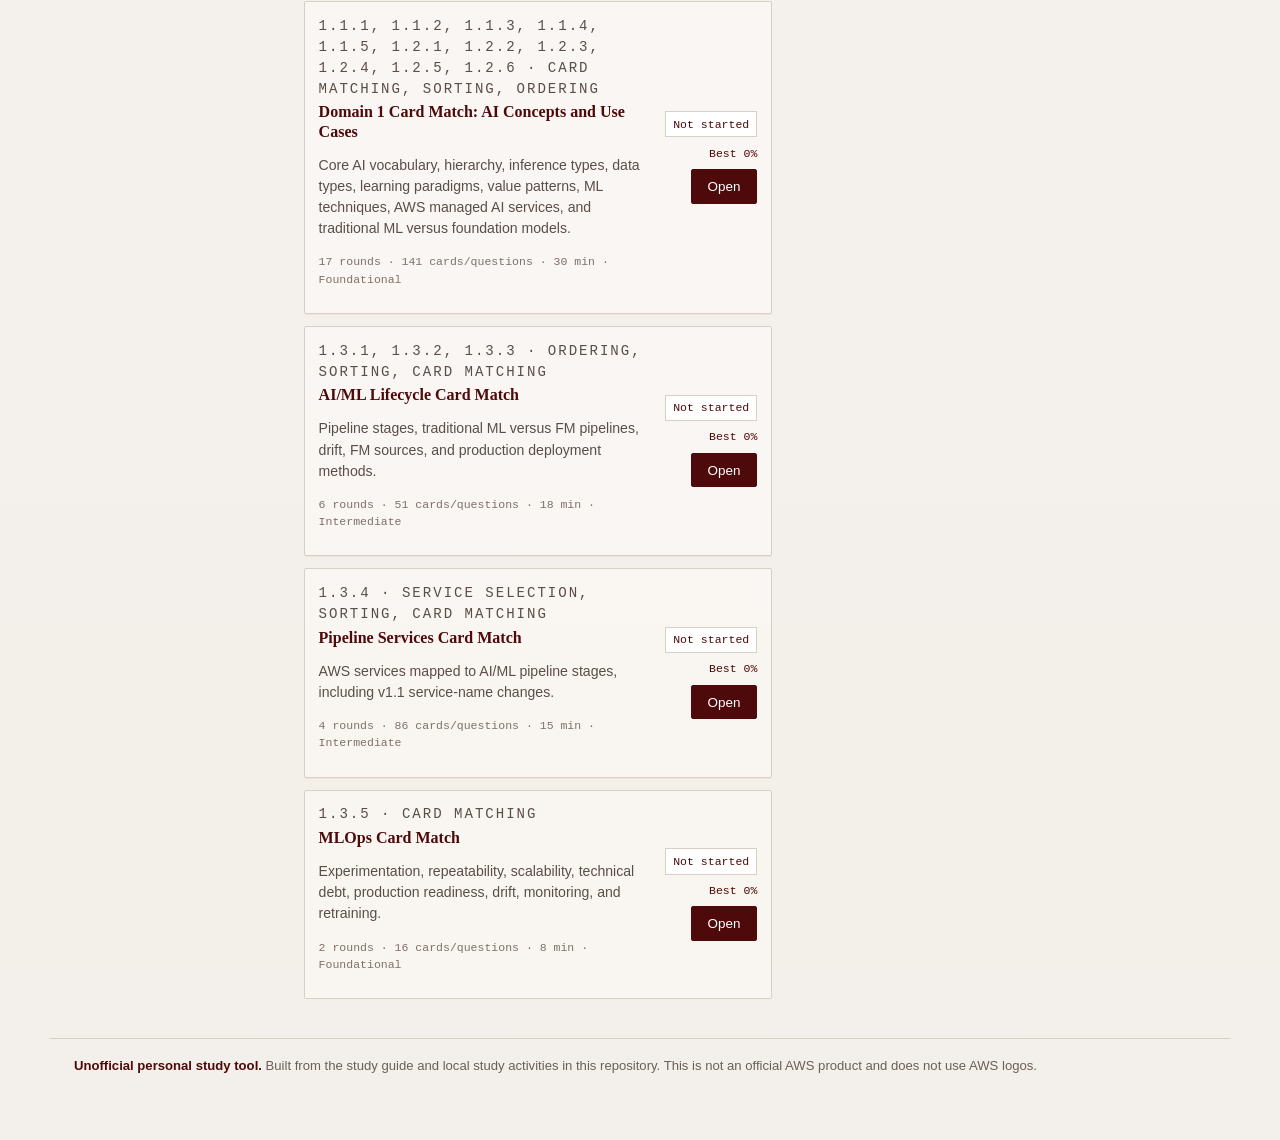
==== commit 23b445a9: "Adds simulated exam module" ====
--- a/index.html
+++ b/index.html
@@ -30,6 +30,7 @@
   <script src="data/guide-hierarchy.js"></script>
   <script src="data/exams/domain1-exam-config.js"></script>
   <script src="data/exams/domain1-question-bank.js"></script>
+  <script src="data/exam-center/cyu-question-bank.js"></script>
   <script src="data/reinforcement/domain1-reinforcement.js"></script>
   <script src="data/domain2-addendum.js"></script>
   <script src="data/domains345.js"></script>
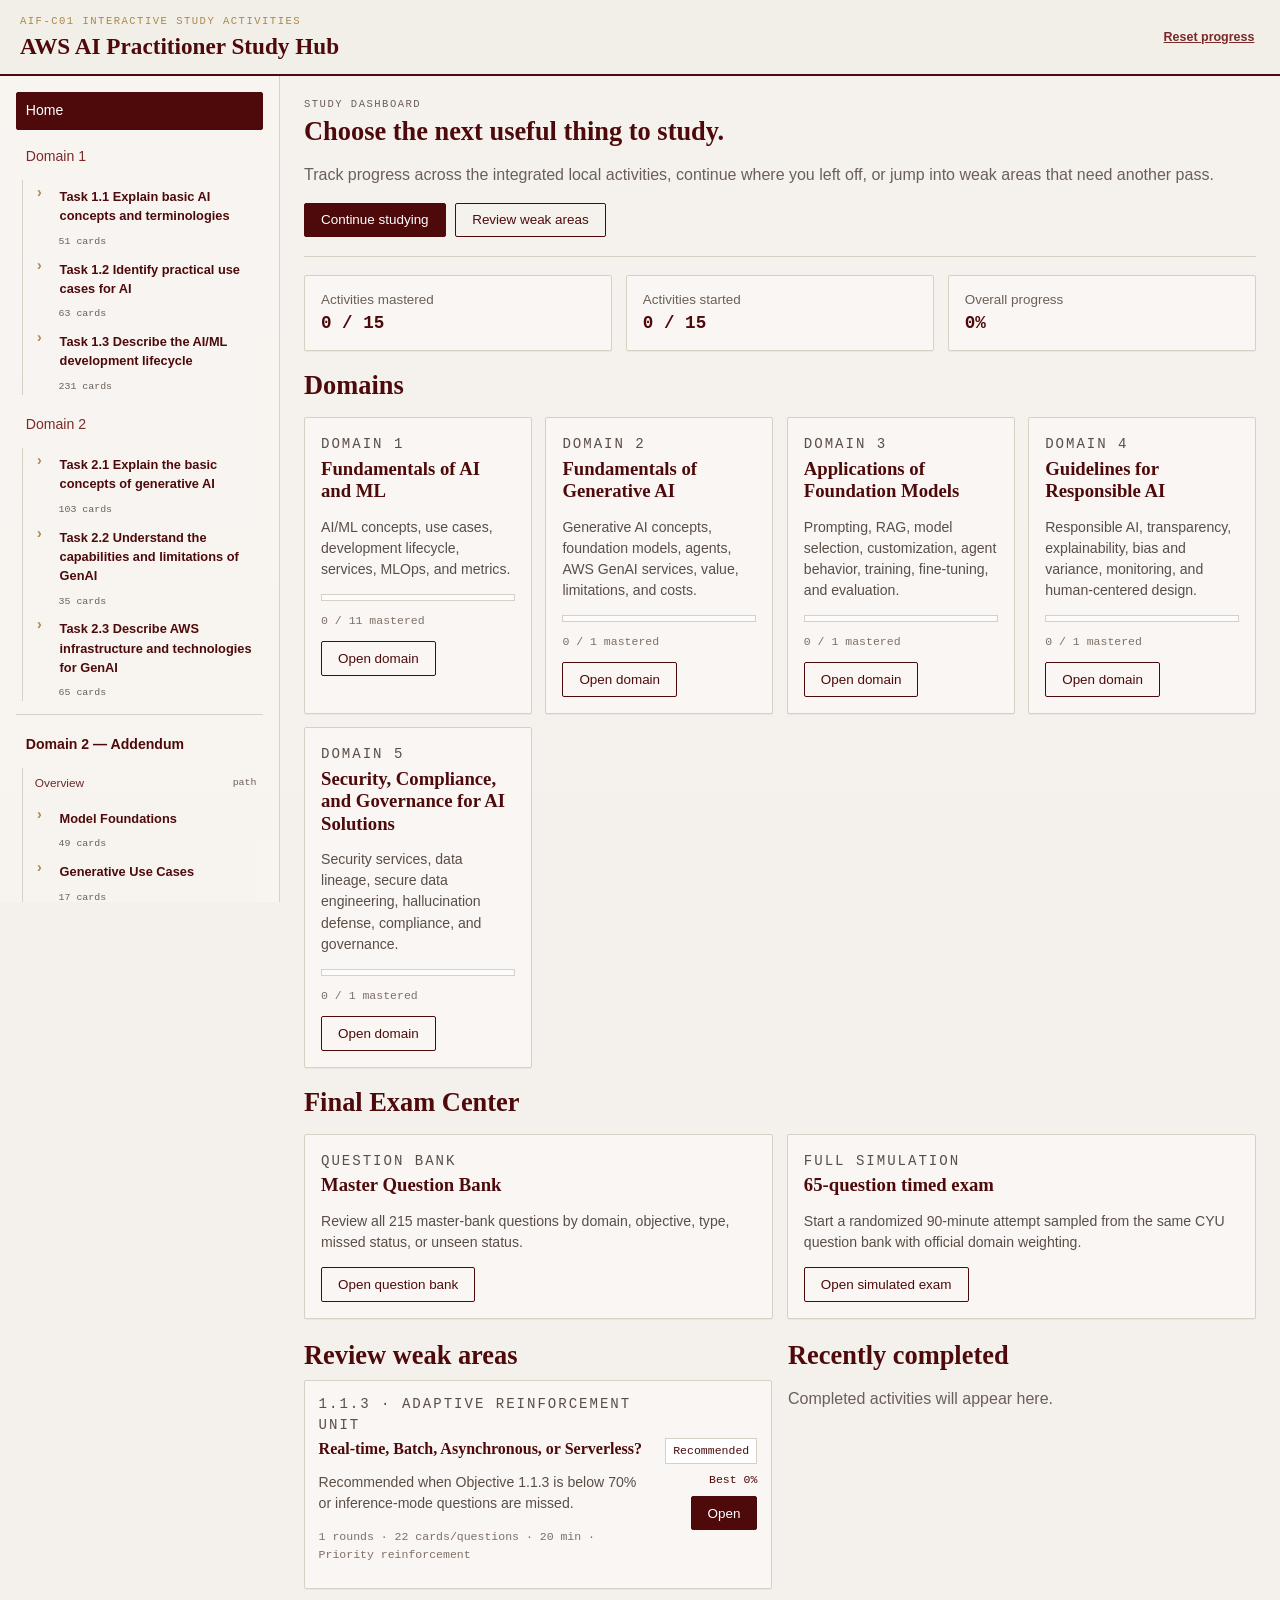
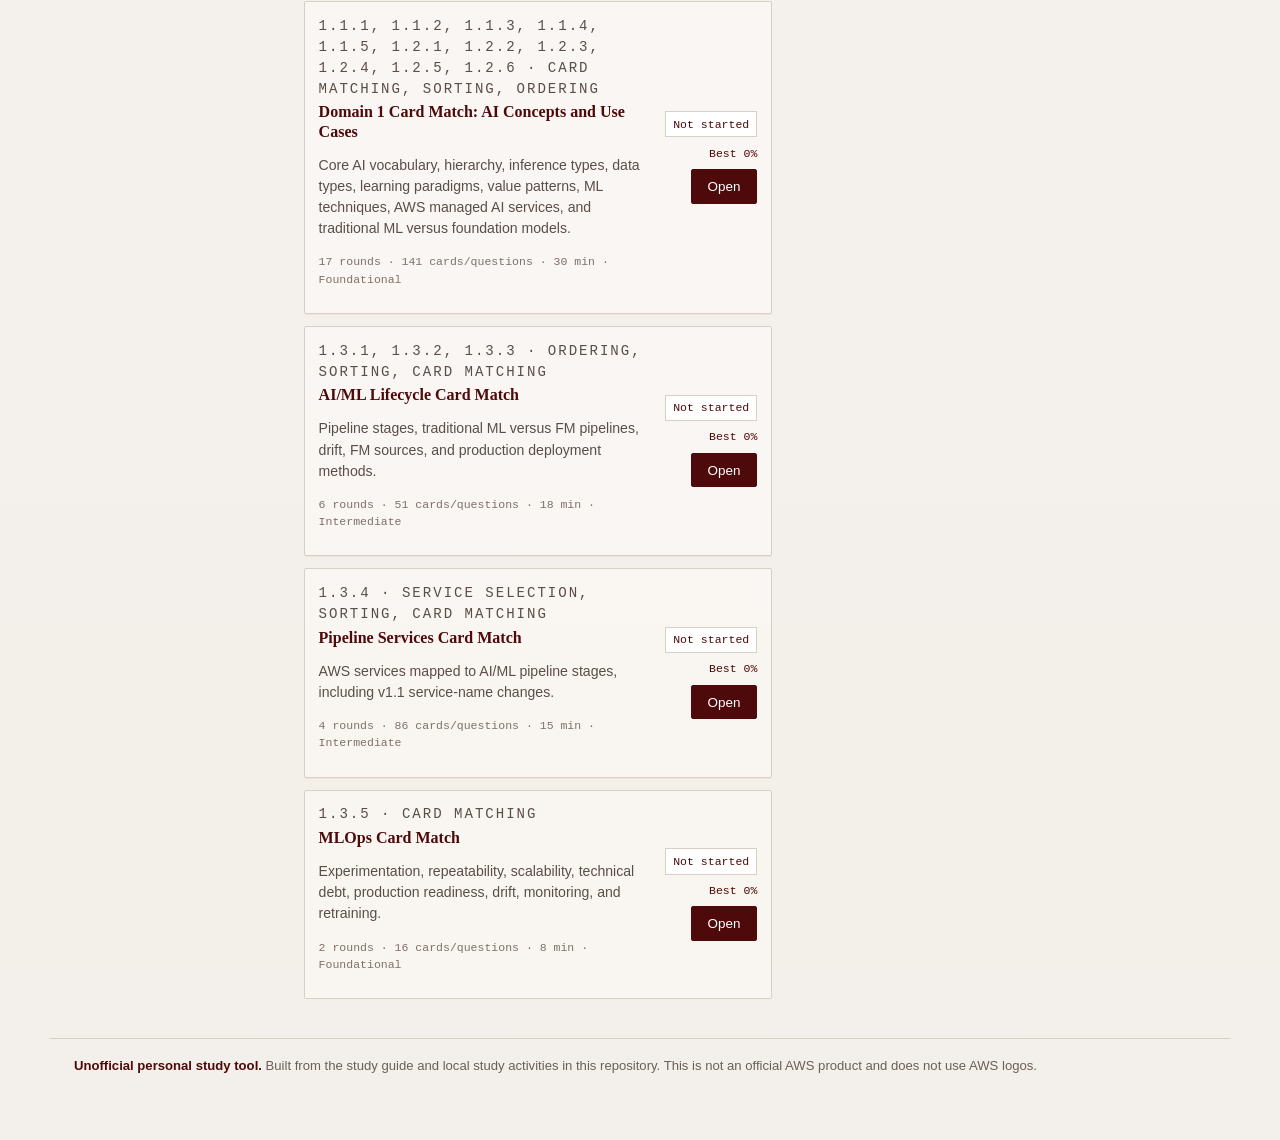
==== commit c51cf008: "adds new questions to the question bank" ====
--- a/index.html
+++ b/index.html
@@ -31,6 +31,7 @@
   <script src="data/exams/domain1-exam-config.js"></script>
   <script src="data/exams/domain1-question-bank.js"></script>
   <script src="data/exam-center/cyu-question-bank.js"></script>
+  <script src="data/exam-center/supplemental-approved-question-bank.js"></script>
   <script src="data/reinforcement/domain1-reinforcement.js"></script>
   <script src="data/domain2-addendum.js"></script>
   <script src="data/domains345.js"></script>
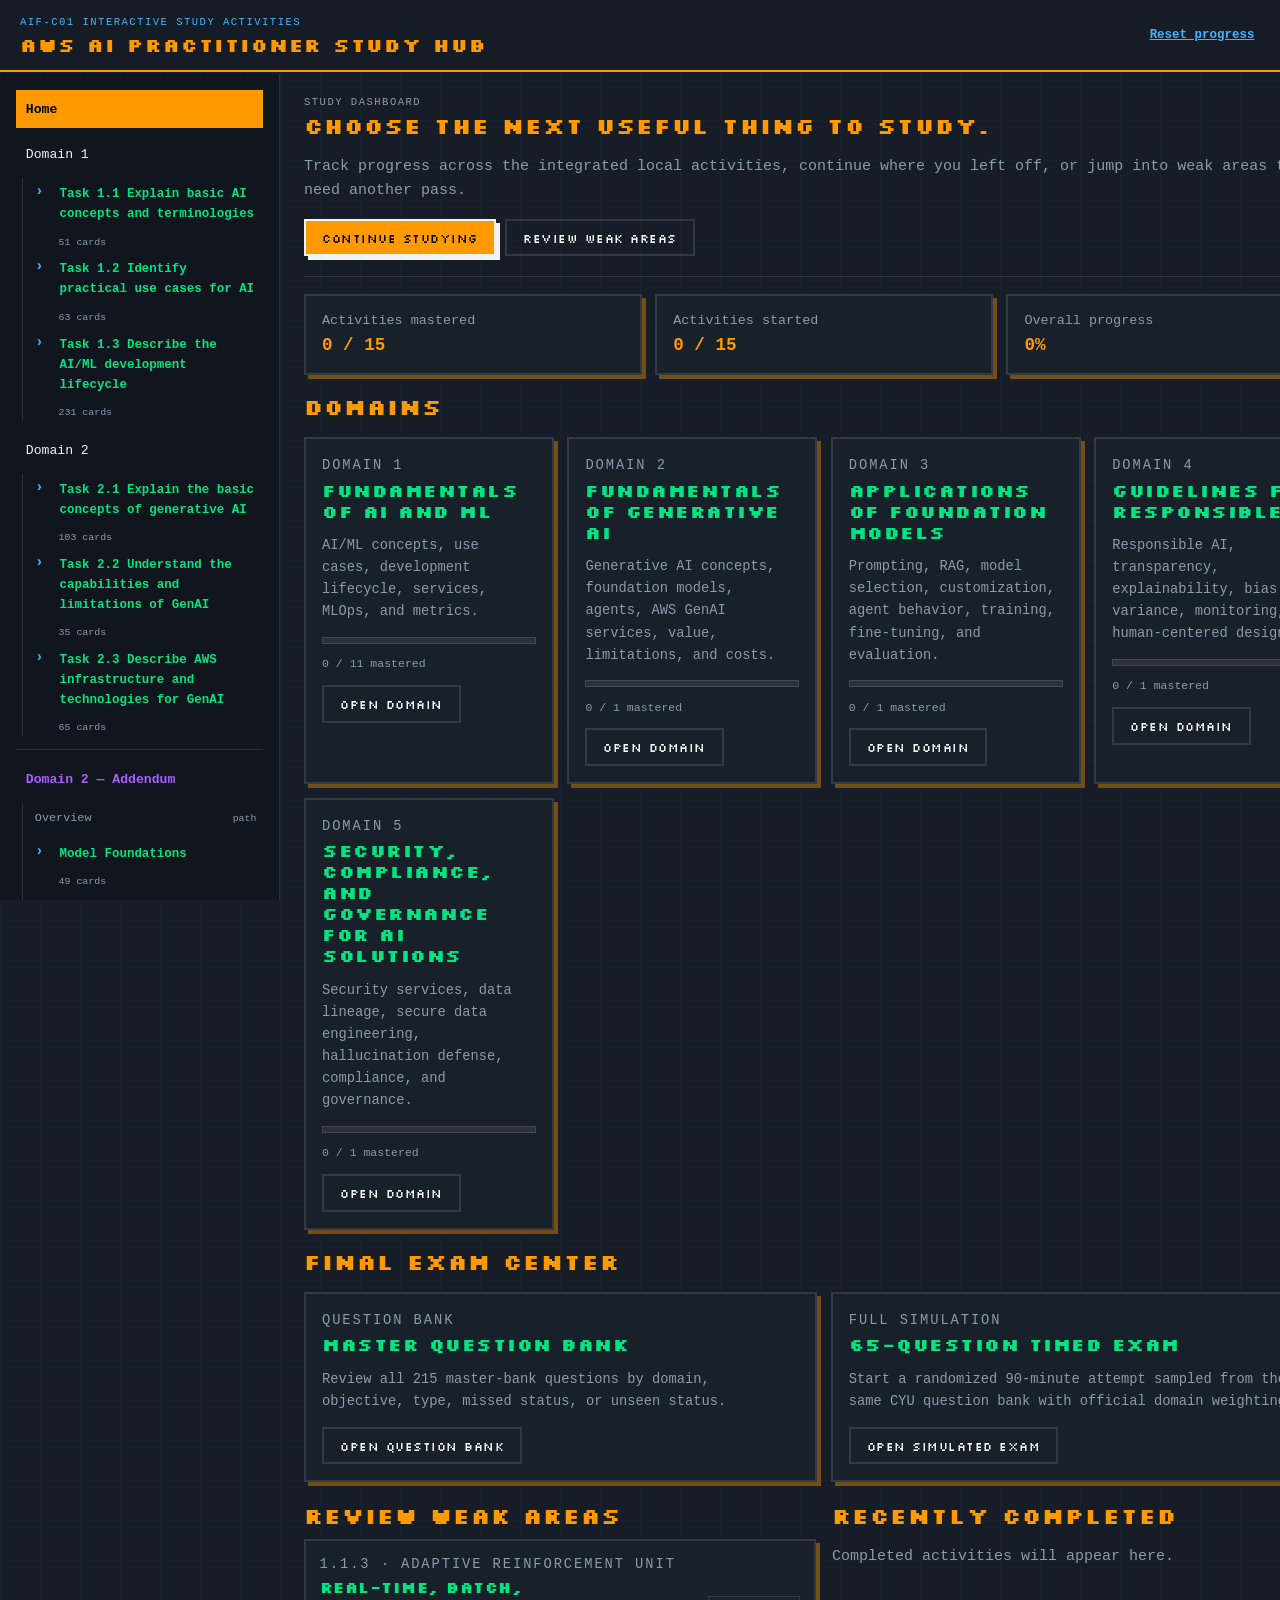
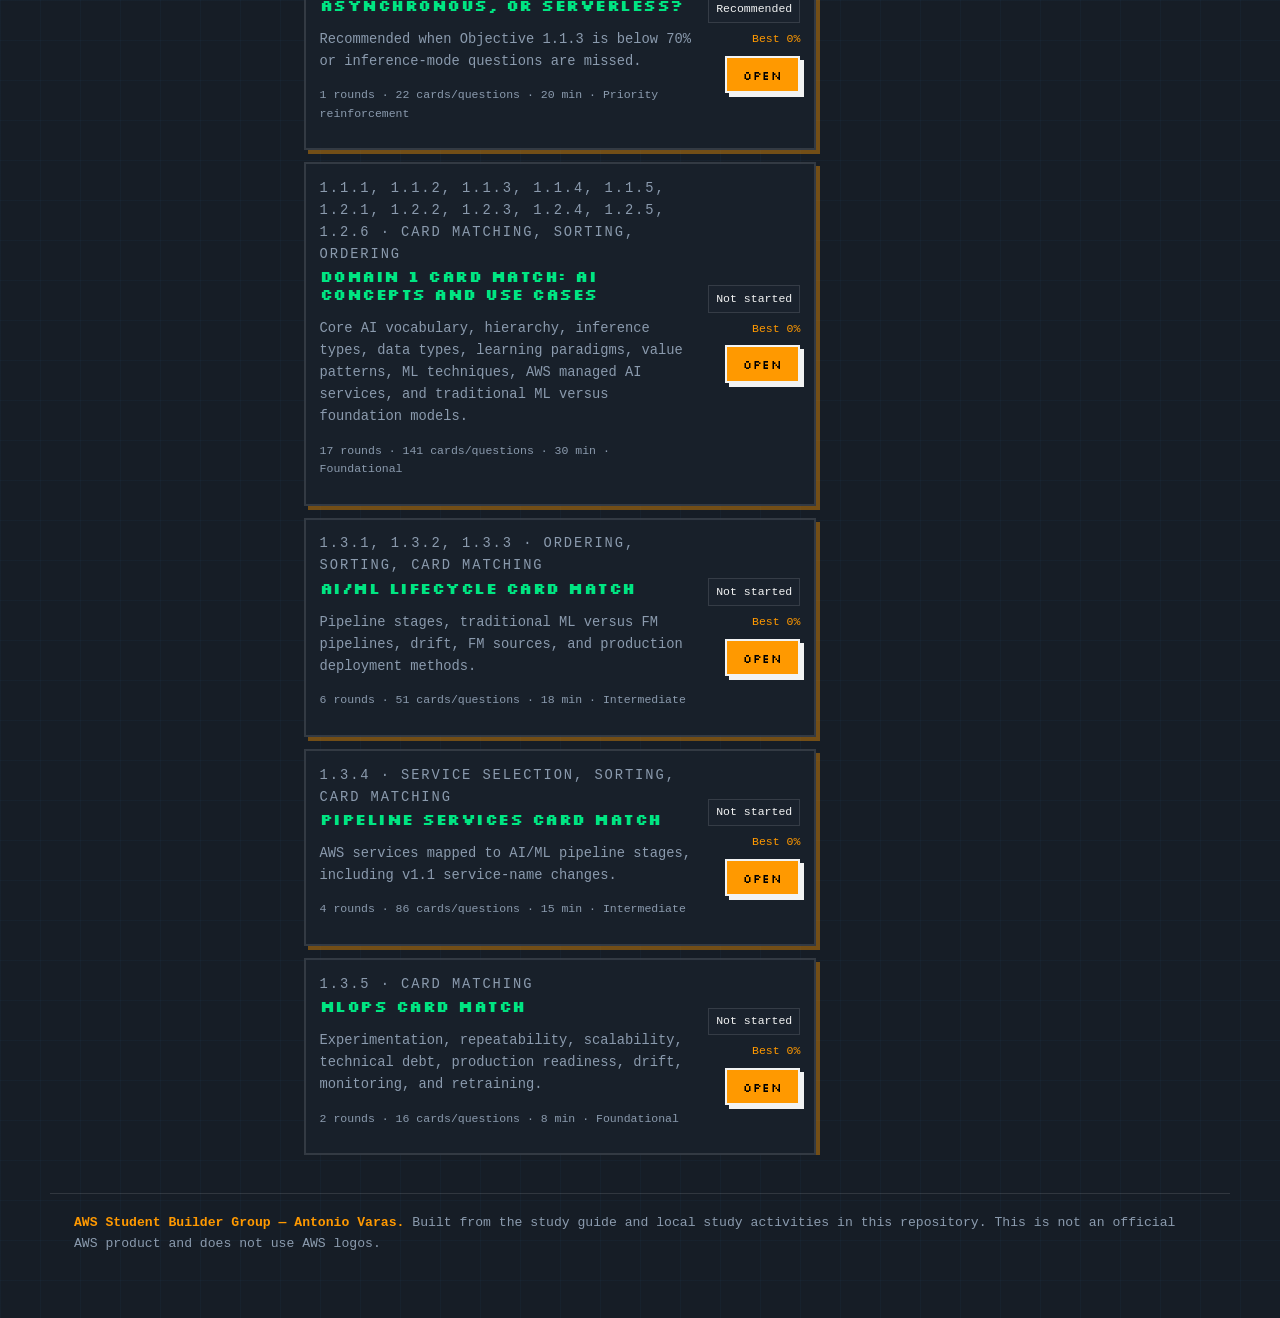
==== commit 3a97d93b: "feat(design): align Study Hub visual design with SBG site Replace the light parchment/academic theme" ====
--- a/index.html
+++ b/index.html
@@ -22,7 +22,7 @@
   </div>
 
   <footer class="footnote hub-footer">
-    <strong>Unofficial personal study tool.</strong> Built from the study guide and local study activities in this repository. This is not an official AWS product and does not use AWS logos.
+    <strong>AWS Student Builder Group — Antonio Varas.</strong> Built from the study guide and local study activities in this repository. This is not an official AWS product and does not use AWS logos.
   </footer>
 
   <script src="data/domain1.js"></script>
--- a/styles.css
+++ b/styles.css
@@ -1,32 +1,44 @@
+@import url('https://fonts.googleapis.com/css2?family=Silkscreen:wght@400;700&display=swap');
+
 :root{
-  --garnet:#4E0A0B;
-  --garnet-soft:#7A2A29;
-  --ink:#1C1512;
-  --parchment:#F2EEE8;
-  --card:#FBF9F6;
-  --khaki:#9DAD71;
-  --khaki-deep:#536537;
-  --rose:#E38792;
-  --rose-soft:#F5D9DC;
-  --brass:#A88A4A;
-  --rule:#D9D0C5;
-  --muted:#6B5F57;
-  --display:'Iowan Old Style','Palatino Linotype',Palatino,'Book Antiqua',Georgia,serif;
-  --body:-apple-system,BlinkMacSystemFont,'Segoe UI',Roboto,Helvetica,Arial,sans-serif;
-  --mono:ui-monospace,SFMono-Regular,'SF Mono',Menlo,Consolas,monospace;
+  --aws-orange:#ff9900;
+  --aws-blue:#42b4ff;
+  --aws-purple:#ad5cff;
+  --aws-magenta:#ff57e9;
+  --aws-mint:#00e582;
+  --bg-color:#161d26;
+  --bg-secondary:#1a222d;
+  --bg-darker:#0d1117;
+  --text-light:#f2f3f3;
+  --text-muted:#8b9bae;
+  --border-color:#f2f3f3;
+  --border-subtle:rgba(242,243,243,.12);
+  --card-bg:rgba(26,34,45,.75);
+  --card-bg-solid:#1a222d;
+  --correct:var(--aws-mint);
+  --correct-deep:#00b366;
+  --incorrect:var(--aws-magenta);
+  --incorrect-soft:rgba(255,87,233,.15);
+  --rule:var(--border-subtle);
+  --muted:var(--text-muted);
+  --display:'Silkscreen',monospace;
+  --body:'Amazon Ember Mono',ui-monospace,SFMono-Regular,'SF Mono',Menlo,Consolas,monospace;
+  --mono:'Amazon Ember Mono',ui-monospace,SFMono-Regular,'SF Mono',Menlo,Consolas,monospace;
 }
 
 *{box-sizing:border-box}
 [hidden]{display:none!important}
 html,body{margin:0;padding:0}
 body{
-  background:
-    linear-gradient(rgba(255,255,255,.24),rgba(255,255,255,.08)),
-    var(--parchment);
-  color:var(--ink);
+  background-color:var(--bg-color);
+  background-image:
+    linear-gradient(rgba(66,180,255,.03) 1px,transparent 1px),
+    linear-gradient(90deg,rgba(66,180,255,.03) 1px,transparent 1px);
+  background-size:40px 40px;
+  color:var(--text-light);
   font-family:var(--body);
-  font-size:16px;
-  line-height:1.5;
+  font-size:15px;
+  line-height:1.6;
   -webkit-font-smoothing:antialiased;
   padding:0 0 4rem;
   overflow-x:hidden;
@@ -40,25 +52,30 @@
   align-items:center;
   gap:1rem;
   padding:.9rem 1.25rem;
-  border-bottom:2px solid var(--garnet);
-  background:rgba(242,238,232,.98);
+  border-bottom:2px solid var(--aws-orange);
+  background:rgba(22,29,38,.95);
+  backdrop-filter:blur(8px);
+  -webkit-backdrop-filter:blur(8px);
 }
 .hub-topbar h1{
   font-family:var(--display);
-  font-size:1.45rem;
+  font-size:1.2rem;
   line-height:1.15;
-  color:var(--garnet);
+  color:var(--aws-orange);
   margin:0;
+  text-transform:uppercase;
+  letter-spacing:1px;
 }
 .hub-topbar .link-button{margin-left:auto}
 .menu-button{
   display:none;
-  border:1px solid var(--garnet);
-  background:var(--garnet);
-  color:#fff;
-  border-radius:2px;
+  border:2px solid var(--border-color);
+  background:var(--aws-orange);
+  color:#000;
+  border-radius:0;
   padding:.45rem .7rem;
-  font:600 .82rem var(--body);
+  font:700 .82rem var(--display);
+  cursor:pointer;
 }
 .hub-shell{
   max-width:1400px;
@@ -74,31 +91,34 @@
   height:calc(100vh - 74px);
   overflow:auto;
   padding:1rem;
-  border-right:1px solid var(--rule);
-  background:rgba(251,249,246,.38);
+  border-right:1px solid var(--border-subtle);
+  background:rgba(13,17,23,.5);
+  backdrop-filter:blur(6px);
+  -webkit-backdrop-filter:blur(6px);
 }
 .sidebar a{
   display:block;
-  color:var(--garnet-soft);
+  color:var(--text-light);
   text-decoration:none;
   border:1px solid transparent;
-  border-radius:2px;
+  border-radius:0;
   padding:.48rem .55rem;
-  font-size:.88rem;
-}
-.sidebar a:hover{border-color:var(--rule);background:rgba(255,255,255,.45)}
-.sidebar a[aria-current="page"]{background:var(--garnet);border-color:var(--garnet);color:#fff}
+  font-size:.82rem;
+  transition:all .15s ease;
+}
+.sidebar a:hover{border-color:var(--border-subtle);background:rgba(255,255,255,.06)}
+.sidebar a[aria-current="page"]{background:var(--aws-orange);border-color:var(--aws-orange);color:#000;font-weight:700}
 .nav-domain{margin-top:.45rem}
-.nav-activities{margin:.25rem 0 .65rem .65rem;border-left:1px solid var(--rule);padding-left:.45rem}
-.sidebar .nav-activity{font-size:.78rem;color:#6D2928}
+.nav-activities{margin:.25rem 0 .65rem .65rem;border-left:1px solid var(--border-subtle);padding-left:.45rem}
+.sidebar .nav-activity{font-size:.78rem;color:var(--text-muted)}
 .nav-guide{
   margin:.25rem 0 .65rem .35rem;
-  border-left:1px solid var(--rule);
+  border-left:1px solid var(--border-subtle);
   padding-left:.35rem;
 }
 .nav-task,.nav-subtask{margin:.18rem 0}
 .nav-task-panel,.nav-cardsets{
-  border-left:1px solid rgba(168,138,74,.45);
+  border-left:1px solid rgba(66,180,255,.3);
   margin:.14rem 0 .35rem .65rem;
   padding-left:.35rem;
 }
@@ -115,7 +135,7 @@
 .nav-toggle{
   border:0;
   background:transparent;
-  color:var(--brass);
+  color:var(--aws-blue);
   cursor:pointer;
   min-width:1.35rem;
   min-height:1.65rem;
@@ -127,13 +147,13 @@
   overflow-wrap:anywhere;
 }
 .sidebar .nav-task-toggle-link{
-  color:var(--garnet);
-  font-weight:650;
-  font-size:.8rem;
+  color:var(--aws-mint);
+  font-weight:700;
+  font-size:.78rem;
   padding:.38rem .35rem;
 }
 .sidebar .nav-subtask-toggle-link{
-  color:#6D2928;
+  color:var(--text-muted);
   font-size:.74rem;
   padding:.35rem .32rem;
 }
@@ -143,29 +163,29 @@
   gap:.35rem;
   align-items:center;
   font-size:.74rem;
-  color:#6D2928;
+  color:var(--text-muted);
   padding:.35rem .35rem;
   overflow-wrap:anywhere;
 }
 .nav-count{
   font-family:var(--mono);
   font-size:.62rem;
-  color:var(--muted);
-}
-.nav-cardset[aria-current="page"] .nav-count{color:#fff}
+  color:var(--text-muted);
+}
+.nav-cardset[aria-current="page"] .nav-count{color:#000}
 .nav-done{
   font-family:var(--mono);
-  color:var(--khaki-deep);
+  color:var(--aws-mint);
   margin-right:.25rem;
 }
-.nav-cardset[aria-current="page"] .nav-done{color:#fff}
+.nav-cardset[aria-current="page"] .nav-done{color:#000}
 .nav-addendum{
-  border-top:1px solid var(--rule);
+  border-top:1px solid var(--border-subtle);
   margin-top:.8rem;
   padding-top:.65rem;
 }
 .nav-addendum > a{
-  color:var(--garnet);
+  color:var(--aws-purple);
   font-weight:700;
 }
 .hub-main{min-width:0;padding:1.35rem 1.5rem 0;overflow-x:hidden}
@@ -174,20 +194,22 @@
   max-width:1040px;
 }
 .hero-panel{
-  border-bottom:1px solid var(--rule);
+  border-bottom:1px solid var(--border-subtle);
   padding-bottom:1.2rem;
   margin-bottom:1.1rem;
 }
 .hero-panel h2,.page-section h2,.activity-header h2{
   font-family:var(--display);
-  color:var(--garnet);
-  font-size:1.65rem;
-  line-height:1.18;
+  color:var(--aws-orange);
+  font-size:1.4rem;
+  line-height:1.2;
   margin:.1rem 0 .55rem;
   overflow-wrap:anywhere;
+  text-transform:uppercase;
+  letter-spacing:1px;
 }
 .objective-label{overflow-wrap:anywhere}
-.hero-panel p,.muted{color:var(--muted)}
+.hero-panel p,.muted{color:var(--text-muted)}
 .hero-actions{display:flex;gap:.6rem;flex-wrap:wrap;margin-top:1rem}
 .summary-grid,.domain-grid{
   display:grid;
@@ -197,30 +219,34 @@
   margin:1rem 0 1.2rem;
 }
 .summary-card,.domain-card,.activity-card,.task-group{
-  border:1px solid var(--rule);
-  background:rgba(251,249,246,.74);
-  border-radius:2px;
-  box-shadow:0 1px 0 rgba(78,10,11,.05);
+  border:2px solid var(--border-subtle);
+  background:var(--card-bg);
+  backdrop-filter:blur(8px);
+  -webkit-backdrop-filter:blur(8px);
+  border-radius:0;
+  box-shadow:4px 4px 0px rgba(255,153,0,.4);
 }
 .summary-card{padding:.85rem 1rem}
-.summary-card span{display:block;color:var(--muted);font-size:.84rem}
-.summary-card b{font-family:var(--mono);color:var(--garnet);font-size:1.1rem}
+.summary-card span{display:block;color:var(--text-muted);font-size:.84rem}
+.summary-card b{font-family:var(--mono);color:var(--aws-orange);font-size:1.1rem}
 .domain-card{padding:1rem}
 .domain-card h3,.task-group h3,.activity-card h4{
   font-family:var(--display);
-  color:var(--garnet);
+  color:var(--aws-mint);
   margin:.1rem 0 .45rem;
   line-height:1.2;
-}
-.domain-card p,.activity-card p{font-size:.88rem;color:#5A4E47}
-.domain-meta{font-family:var(--mono);font-size:.72rem!important;color:#7E7067!important}
+  text-transform:uppercase;
+  letter-spacing:.5px;
+}
+.domain-card p,.activity-card p{font-size:.86rem;color:var(--text-muted)}
+.domain-meta{font-family:var(--mono);font-size:.72rem!important;color:var(--text-muted)!important}
 .progress-bar{
   height:.42rem;
-  border:1px solid var(--rule);
-  background:rgba(255,255,255,.7);
+  border:1px solid var(--border-subtle);
+  background:rgba(255,255,255,.08);
   margin:.75rem 0 .45rem;
 }
-.progress-bar span{display:block;height:100%;background:var(--khaki)}
+.progress-bar span{display:block;height:100%;background:var(--aws-mint)}
 .badge-row{
   display:flex;
   flex-wrap:wrap;
@@ -230,10 +256,10 @@
   display:inline-flex;
   align-items:center;
   min-height:1.75rem;
-  border:1px solid rgba(168,138,74,.65);
-  background:rgba(255,255,255,.48);
-  color:var(--garnet-soft);
-  border-radius:2px;
+  border:1px solid var(--aws-blue);
+  background:rgba(66,180,255,.12);
+  color:var(--aws-blue);
+  border-radius:0;
   padding:.25rem .45rem;
   font:700 .7rem var(--mono);
 }
@@ -241,12 +267,14 @@
 .addendum-progress{margin-top:-.25rem}
 .addendum-filters h3,.addendum-units h3{
   font-family:var(--display);
-  color:var(--garnet);
+  color:var(--aws-orange);
   margin:.25rem 0 .65rem;
-}
-.addendum-group{background:rgba(255,255,255,.36)}
+  text-transform:uppercase;
+  letter-spacing:.5px;
+}
+.addendum-group{background:rgba(255,255,255,.04)}
 .addendum-unit .objective-label{
-  color:var(--khaki-deep);
+  color:var(--aws-mint);
   font-weight:700;
 }
 .matrix-wrap{
@@ -256,23 +284,23 @@
 .source-matrix{
   display:grid;
   min-width:760px;
-  border:1px solid var(--rule);
-  background:rgba(251,249,246,.72);
+  border:1px solid var(--border-subtle);
+  background:var(--card-bg);
 }
 .matrix-head,.matrix-row-label,.matrix-cell{
-  border-right:1px solid var(--rule);
-  border-bottom:1px solid var(--rule);
+  border-right:1px solid var(--border-subtle);
+  border-bottom:1px solid var(--border-subtle);
   padding:.65rem;
 }
 .matrix-head{
-  background:rgba(78,10,11,.08);
-  color:var(--garnet);
+  background:rgba(255,153,0,.1);
+  color:var(--aws-orange);
   font-weight:700;
 }
 .matrix-row-label{
   font-weight:700;
-  color:var(--garnet);
-  background:rgba(255,255,255,.42);
+  color:var(--aws-mint);
+  background:rgba(255,255,255,.04);
 }
 .matrix-cell .slot{
   min-height:5rem;
@@ -282,8 +310,10 @@
   gap:.75rem;
 }
 .tf-item{
-  border:1px solid var(--rule);
-  background:rgba(251,249,246,.74);
+  border:2px solid var(--border-subtle);
+  background:var(--card-bg);
+  backdrop-filter:blur(6px);
+  -webkit-backdrop-filter:blur(6px);
   padding:.85rem;
 }
 .tf-statement{
@@ -293,13 +323,13 @@
 }
 .tf-statement span{
   font-family:var(--mono);
-  color:var(--brass);
+  color:var(--aws-blue);
   font-size:.72rem;
   padding-top:.15rem;
 }
 .tf-statement p{
   margin:0;
-  color:var(--ink);
+  color:var(--text-light);
 }
 .tf-actions{
   display:flex;
@@ -308,23 +338,24 @@
   margin:.65rem 0 0;
 }
 .tf-choice{
-  border:1px solid var(--garnet);
-  background:#fff;
-  color:var(--garnet);
+  border:2px solid var(--border-color);
+  background:var(--bg-secondary);
+  color:var(--text-light);
   padding:.45rem .85rem;
   cursor:pointer;
   font-weight:700;
 }
 .tf-choice.is-selected{
-  background:var(--garnet);
-  color:#fff;
-}
-.tf-item.is-correct{border-color:var(--khaki-deep)}
-.tf-item.is-wrong{border-color:var(--rose);background:var(--rose-soft)}
+  background:var(--aws-orange);
+  color:#000;
+  border-color:var(--border-color);
+}
+.tf-item.is-correct{border-color:var(--aws-mint)}
+.tf-item.is-wrong{border-color:var(--aws-magenta);background:var(--incorrect-soft)}
 .tf-reason{
   margin:.65rem 0 0;
-  color:#4F433C;
-  border-top:1px solid var(--rule);
+  color:var(--text-muted);
+  border-top:1px solid var(--border-subtle);
   padding-top:.55rem;
 }
 .two-col{
@@ -341,19 +372,21 @@
   justify-content:space-between;
   gap:1rem;
   align-items:flex-start;
-  border-bottom:1px solid var(--rule);
+  border-bottom:1px solid var(--border-subtle);
   padding-bottom:.85rem;
   margin-bottom:.85rem;
 }
 .guide-browser-head h3{
   font-family:var(--display);
-  color:var(--garnet);
+  color:var(--aws-orange);
   margin:.1rem 0 .35rem;
-  font-size:1.35rem;
+  font-size:1.2rem;
+  text-transform:uppercase;
+  letter-spacing:.5px;
 }
 .guide-task{
-  border:1px solid var(--rule);
-  background:rgba(251,249,246,.66);
+  border:2px solid var(--border-subtle);
+  background:var(--card-bg);
   margin:.8rem 0;
 }
 .guide-task summary{
@@ -362,14 +395,14 @@
   justify-content:space-between;
   gap:1rem;
   padding:.75rem .85rem;
-  color:var(--garnet);
+  color:var(--aws-mint);
 }
 .guide-task summary strong{font-family:var(--mono);font-size:.78rem}
 .guide-task summary b{font-family:var(--mono);font-size:.72rem;white-space:nowrap}
 .guide-task-actions{padding:0 .85rem .75rem}
-.guide-subtasks{display:grid;gap:.7rem;padding:.85rem;border-top:1px solid var(--rule)}
+.guide-subtasks{display:grid;gap:.7rem;padding:.85rem;border-top:1px solid var(--border-subtle)}
 .guide-subtask{
-  border-left:3px solid var(--brass);
+  border-left:3px solid var(--aws-blue);
   padding:.25rem 0 .25rem .75rem;
 }
 .guide-subtask header{
@@ -380,15 +413,15 @@
 }
 .guide-subtask h4{
   margin:.05rem 0 .35rem;
-  color:var(--garnet);
-  font-size:1rem;
+  color:var(--aws-mint);
+  font-size:.96rem;
   line-height:1.25;
   overflow-wrap:anywhere;
 }
 .guide-subtask header span{
   font-family:var(--mono);
   font-size:.72rem;
-  color:var(--muted);
+  color:var(--text-muted);
   white-space:nowrap;
 }
 .guide-cardsets{display:grid;gap:.55rem}
@@ -397,17 +430,17 @@
   grid-template-columns:minmax(0,1fr) auto;
   gap:.75rem;
   align-items:center;
-  border:1px solid var(--rule);
-  background:rgba(255,255,255,.45);
+  border:1px solid var(--border-subtle);
+  background:rgba(255,255,255,.04);
   padding:.7rem;
 }
 .guide-cardset h5{
   margin:.05rem 0 .25rem;
-  color:var(--garnet);
-  font-size:.96rem;
+  color:var(--aws-mint);
+  font-size:.92rem;
   line-height:1.25;
 }
-.guide-cardset p{margin:.15rem 0;color:#5A4E47;font-size:.84rem;overflow-wrap:anywhere}
+.guide-cardset p{margin:.15rem 0;color:var(--text-muted);font-size:.84rem;overflow-wrap:anywhere}
 .activity-card{
   padding:.85rem;
   display:grid;
@@ -430,71 +463,76 @@
   justify-items:end;
   font-family:var(--mono);
   font-size:.72rem;
-  color:var(--garnet);
+  color:var(--aws-orange);
 }
 .status-pill{
-  border:1px solid var(--rule);
-  background:#fff;
+  border:1px solid var(--border-subtle);
+  background:var(--bg-secondary);
+  color:var(--text-light);
   padding:.22rem .45rem;
 }
 .activity-header{
   display:flex;
   justify-content:space-between;
   gap:1rem;
-  border-bottom:1px solid var(--rule);
+  border-bottom:1px solid var(--border-subtle);
   padding-bottom:1rem;
   margin-bottom:1rem;
 }
-.activity-header p{color:var(--muted);max-width:72ch}
+.activity-header p{color:var(--text-muted);max-width:72ch}
 .activity-links,.activity-nav{display:flex;gap:.45rem;flex-wrap:wrap;align-items:start}
 .activity-nav{margin:.4rem 0 1rem}
 .hub-footer{max-width:1400px}
-.concept-sub{margin:.25rem 0 0;color:var(--muted);font-size:.8rem}
+.concept-sub{margin:.25rem 0 0;color:var(--text-muted);font-size:.8rem}
 #roundTitle::after{
   content:attr(data-tally);
   display:inline-block;
   margin-left:.7rem;
   font-family:var(--mono);
   font-size:.78rem;
-  color:var(--brass);
+  color:var(--aws-blue);
 }
 
 .exam-intro,.question-panel{
-  border:1px solid var(--rule);
-  background:rgba(251,249,246,.74);
+  border:2px solid var(--border-subtle);
+  background:var(--card-bg);
+  backdrop-filter:blur(8px);
+  -webkit-backdrop-filter:blur(8px);
   padding:1rem;
   max-width:100%;
   overflow-wrap:anywhere;
 }
-.exam-rules{color:var(--muted);padding-left:1.2rem}
+.exam-rules{color:var(--text-muted);padding-left:1.2rem}
 .mode-choice{
-  border:1px solid var(--rule);
+  border:2px solid var(--border-subtle);
   padding:.8rem 1rem;
   margin:1rem 0;
 }
-.mode-choice legend{font-family:var(--mono);font-size:.72rem;color:var(--brass);text-transform:uppercase;letter-spacing:.12em}
+.mode-choice legend{font-family:var(--mono);font-size:.72rem;color:var(--aws-blue);text-transform:uppercase;letter-spacing:.12em}
 .mode-choice label{display:inline-flex;gap:.4rem;margin-right:1rem}
 .exam-header{
   display:flex;
   justify-content:space-between;
   gap:1rem;
-  border-bottom:1px solid var(--rule);
+  border-bottom:1px solid var(--border-subtle);
   padding-bottom:1rem;
   margin-bottom:1rem;
 }
 .exam-header h2{
   font-family:var(--display);
-  color:var(--garnet);
+  color:var(--aws-orange);
   margin:.1rem 0 0;
-}
-.exam-meta{display:flex;gap:.5rem;flex-wrap:wrap;align-items:start;font-family:var(--mono);font-size:.76rem;color:var(--garnet)}
+  text-transform:uppercase;
+  letter-spacing:.5px;
+}
+.exam-meta{display:flex;gap:.5rem;flex-wrap:wrap;align-items:start;font-family:var(--mono);font-size:.76rem;color:var(--text-light)}
 .exam-meta span,.timer{
-  border:1px solid var(--rule);
-  background:var(--card);
+  border:1px solid var(--border-subtle);
+  background:var(--bg-secondary);
   padding:.35rem .55rem;
 }
-.timer.is-warning{border-color:var(--brass);background:#fff7df}
-.timer.is-danger{border-color:var(--rose);background:var(--rose-soft)}
+.timer.is-warning{border-color:var(--aws-orange);background:rgba(255,153,0,.15)}
+.timer.is-danger{border-color:var(--aws-magenta);background:var(--incorrect-soft)}
 .exam-layout{display:grid;grid-template-columns:12rem minmax(0,1fr);gap:1rem}
 .question-nav{
   align-self:start;
@@ -506,69 +544,104 @@
 }
 .question-jump{
   min-width:0;
-  border:1px solid var(--rule);
-  background:var(--card);
-  color:var(--garnet);
+  border:1px solid var(--border-subtle);
+  background:var(--bg-secondary);
+  color:var(--text-light);
   padding:.38rem 0;
   cursor:pointer;
 }
-.question-jump.is-current{background:var(--garnet);border-color:var(--garnet);color:#fff}
-.question-jump.is-answered{border-color:var(--khaki-deep)}
-.question-jump.is-flagged{box-shadow:inset 0 -3px 0 var(--brass)}
-.question-stem{font-size:1.02rem;color:var(--ink);margin:0 0 1rem}
+.question-jump.is-current{background:var(--aws-orange);border-color:var(--aws-orange);color:#000}
+.question-jump.is-answered{border-color:var(--aws-mint)}
+.question-jump.is-flagged{box-shadow:inset 0 -3px 0 var(--aws-orange)}
+.question-stem{font-size:1.02rem;color:var(--text-light);margin:0 0 1rem}
 .options-form{display:grid;gap:.6rem}
 .option-row{
   display:flex;
   gap:.65rem;
   align-items:flex-start;
-  border:1px solid var(--rule);
-  background:#fff;
+  border:2px solid var(--border-subtle);
+  background:var(--bg-secondary);
   padding:.7rem;
   cursor:pointer;
-}
-.option-row input{margin-top:.24rem}
-.mrq-hint,.flag-control{font-family:var(--mono);font-size:.76rem;color:var(--garnet)}
+  transition:border-color .15s;
+}
+.option-row:hover{border-color:var(--aws-blue)}
+.option-row input{margin-top:.24rem;accent-color:var(--aws-orange)}
+.mrq-hint,.flag-control{font-family:var(--mono);font-size:.76rem;color:var(--text-muted)}
 .flag-control{display:inline-flex;gap:.45rem;margin:1rem 0}
 .exam-actions{display:flex;justify-content:space-between;gap:.6rem;margin-top:.75rem}
 .result-row{
   display:flex;
   justify-content:space-between;
   gap:1rem;
-  border-bottom:1px solid var(--rule);
+  border-bottom:1px solid var(--border-subtle);
   padding:.55rem 0;
   margin:0;
 }
-.result-row span{color:var(--muted)}
-.result-row b{font-family:var(--mono);color:var(--garnet);font-size:.78rem;text-align:right}
+.result-row span{color:var(--text-muted)}
+.result-row b{font-family:var(--mono);color:var(--aws-orange);font-size:.78rem;text-align:right}
 .review-item{
-  border:1px solid var(--rule);
-  background:rgba(255,255,255,.52);
+  border:2px solid var(--border-subtle);
+  background:var(--card-bg);
+  backdrop-filter:blur(6px);
+  -webkit-backdrop-filter:blur(6px);
   padding:.75rem;
   margin:.55rem 0;
 }
-.review-item summary{cursor:pointer;color:var(--garnet);font-weight:650}
+.review-item summary{cursor:pointer;color:var(--aws-orange);font-weight:700}
 .review-item ul{padding-left:1.2rem}
+.review-options{list-style:none;padding-left:0;margin:.6rem 0}
+.review-option{
+  padding:.4rem .6rem;
+  margin:.25rem 0;
+  border:1px solid var(--border-subtle);
+  border-left:3px solid var(--border-subtle);
+  background:rgba(255,255,255,.04);
+  border-radius:0;
+  font-size:.88rem;
+  color:var(--text-light);
+}
+.review-option.is-correct{
+  border-color:var(--aws-mint);
+  border-left-color:var(--correct-deep);
+  background:rgba(0,229,130,.12);
+}
+.review-option.is-wrong{
+  border-color:var(--aws-magenta);
+  border-left-color:var(--aws-magenta);
+  background:var(--incorrect-soft);
+}
+.review-option-marker{
+  font-family:var(--mono);
+  font-size:.74rem;
+  font-weight:700;
+  margin-left:.35rem;
+}
+.review-option.is-correct .review-option-marker{color:var(--aws-mint)}
+.review-option.is-wrong .review-option-marker{color:var(--aws-magenta)}
 .reinforce-section{
-  border-top:1px solid var(--rule);
+  border-top:1px solid var(--border-subtle);
   padding-top:1rem;
   margin-top:1.2rem;
   max-width:1040px;
 }
 .reinforce-section h3{
   font-family:var(--display);
-  color:var(--garnet);
+  color:var(--aws-orange);
   margin:.1rem 0 .7rem;
-  font-size:1.35rem;
+  font-size:1.2rem;
+  text-transform:uppercase;
+  letter-spacing:.5px;
 }
 .reinforce-section h4{
-  color:var(--garnet);
+  color:var(--aws-mint);
   margin:.15rem 0 .45rem;
   line-height:1.25;
 }
 .comparison-table{
   display:grid;
-  border:1px solid var(--rule);
-  background:rgba(251,249,246,.74);
+  border:2px solid var(--border-subtle);
+  background:var(--card-bg);
   margin:1rem 0;
 }
 .comparison-table div{
@@ -576,37 +649,37 @@
   grid-template-columns:minmax(8.5rem,.8fr) minmax(0,1.2fr) minmax(0,1fr);
   gap:.7rem;
   padding:.7rem .8rem;
-  border-bottom:1px solid var(--rule);
+  border-bottom:1px solid var(--border-subtle);
   align-items:start;
 }
 .comparison-table div:last-child{border-bottom:0}
-.comparison-table b{color:var(--garnet)}
-.comparison-table em{color:#5A4E47}
+.comparison-table b{color:var(--aws-orange)}
+.comparison-table em{color:var(--text-muted)}
 .reinforce-grid,.guided-grid{
   display:grid;
   grid-template-columns:repeat(2,minmax(0,1fr));
   gap:1rem;
 }
 .mini-comparisons p{
-  border-left:3px solid var(--brass);
+  border-left:3px solid var(--aws-blue);
   padding-left:.75rem;
-  color:#4F433C;
+  color:var(--text-muted);
 }
 .guided-card,.practice-card{
-  border:1px solid var(--rule);
-  background:rgba(251,249,246,.74);
+  border:2px solid var(--border-subtle);
+  background:var(--card-bg);
   padding:.85rem;
   overflow:hidden;
 }
 .guided-card p,.practice-card p,.practice-card h4{overflow-wrap:anywhere}
 .practice-list{display:grid;gap:.8rem}
-.practice-card.is-correct{border-left:4px solid var(--khaki)}
-.practice-card.is-wrong{border-left:4px solid var(--rose)}
+.practice-card.is-correct{border-left:4px solid var(--aws-mint)}
+.practice-card.is-wrong{border-left:4px solid var(--aws-magenta)}
 .practice-feedback{
-  border-top:1px solid var(--rule);
+  border-top:1px solid var(--border-subtle);
   margin-top:.8rem;
   padding-top:.75rem;
-  color:#4F433C;
+  color:var(--text-muted);
 }
 .checkpoint-actions{display:flex;gap:.6rem;flex-wrap:wrap;margin-top:.8rem}
 .sr-only{
@@ -622,8 +695,10 @@
 }
 
 .masthead{
-  border-bottom:2px solid var(--garnet);
-  background:rgba(242,238,232,.98);
+  border-bottom:2px solid var(--aws-orange);
+  background:rgba(22,29,38,.95);
+  backdrop-filter:blur(8px);
+  -webkit-backdrop-filter:blur(8px);
   position:sticky;
   top:0;
   z-index:50;
@@ -643,36 +718,39 @@
   font-size:.66rem;
   letter-spacing:.14em;
   text-transform:uppercase;
-  color:var(--brass);
+  color:var(--aws-blue);
   margin:0 0 .15rem;
 }
 .masthead h1{
   font-family:var(--display);
-  font-size:1.55rem;
-  font-weight:600;
-  color:var(--garnet);
+  font-size:1.3rem;
+  font-weight:400;
+  color:var(--aws-orange);
   margin:0;
+  text-transform:uppercase;
+  letter-spacing:1px;
 }
 .masthead-meta{display:flex;align-items:center;gap:.75rem;flex-wrap:wrap}
 .tally,.round-progress{
   font-family:var(--mono);
   font-size:.78rem;
   letter-spacing:.04em;
-  color:var(--garnet);
-  border:1px solid var(--rule);
-  background:var(--card);
+  color:var(--text-light);
+  border:1px solid var(--border-subtle);
+  background:var(--bg-secondary);
   padding:.4rem .7rem;
   white-space:nowrap;
 }
 .link-button{
   border:0;
   background:transparent;
-  color:var(--garnet-soft);
+  color:var(--aws-blue);
   font:600 .78rem var(--body);
   text-decoration:underline;
   cursor:pointer;
   padding:.35rem;
 }
+.link-button:hover{color:var(--aws-mint)}
 
 .task-nav,.rounds,.progress-strip,main,.controls,.feedback,.footnote{
   max-width:1180px;
@@ -690,19 +768,21 @@
 .task-tab,.round-tab{
   font-family:var(--body);
   background:transparent;
-  border:1px solid var(--rule);
-  color:var(--garnet-soft);
+  border:2px solid var(--border-subtle);
+  color:var(--text-light);
   padding:.48rem .8rem;
   cursor:pointer;
-  border-radius:2px;
-}
-.task-tab{font-size:.86rem}
-.round-tab{font-size:.8rem;max-width:18rem;text-align:left}
-.task-tab:hover,.round-tab:hover{border-color:var(--garnet-soft)}
+  border-radius:0;
+  transition:all .15s ease;
+}
+.task-tab{font-size:.82rem}
+.round-tab{font-size:.78rem;max-width:18rem;text-align:left}
+.task-tab:hover,.round-tab:hover{border-color:var(--aws-blue);color:var(--aws-blue)}
 .task-tab[aria-selected="true"],.round-tab[aria-selected="true"]{
-  background:var(--garnet);
-  border-color:var(--garnet);
-  color:#fff;
+  background:var(--aws-orange);
+  border-color:var(--aws-orange);
+  color:#000;
+  font-weight:700;
 }
 .round-tab.is-mastered::after{content:" mastered";font-family:var(--mono);font-size:.66rem;opacity:.8}
 .round-tab .tab-count{font-family:var(--mono);font-size:.68rem;opacity:.72;margin-left:.3rem}
@@ -714,37 +794,39 @@
   padding-top:.85rem;
 }
 .progress-item{
-  border:1px solid var(--rule);
-  background:rgba(251,249,246,.72);
+  border:2px solid var(--border-subtle);
+  background:var(--card-bg);
   padding:.65rem .8rem;
   display:flex;
   justify-content:space-between;
   gap:.8rem;
-  color:var(--muted);
+  color:var(--text-muted);
   font-size:.85rem;
 }
-.progress-item b{color:var(--garnet);font-family:var(--mono);font-size:.76rem}
+.progress-item b{color:var(--aws-orange);font-family:var(--mono);font-size:.76rem}
 
 .rounds{padding-top:1rem;display:flex;gap:.5rem;flex-wrap:wrap}
 main{padding-top:1.2rem}
 .round-panel{
-  border-bottom:1px solid var(--rule);
+  border-bottom:1px solid var(--border-subtle);
   padding-bottom:1rem;
   margin-bottom:1.1rem;
 }
 .round-title-row{display:flex;justify-content:space-between;gap:1rem;align-items:start}
 #roundTitle{
   font-family:var(--display);
-  color:var(--garnet);
-  font-size:1.45rem;
+  color:var(--aws-mint);
+  font-size:1.25rem;
   line-height:1.2;
   margin:.1rem 0 0;
-}
-.round-intro,.source-note{font-size:.9rem;color:#5A4E47;max-width:76ch;margin:.7rem 0 0}
+  text-transform:uppercase;
+  letter-spacing:.5px;
+}
+.round-intro,.source-note{font-size:.88rem;color:var(--text-muted);max-width:76ch;margin:.7rem 0 0}
 .source-note{
-  border-left:3px solid var(--brass);
+  border-left:3px solid var(--aws-blue);
   padding-left:.8rem;
-  color:#6A594C;
+  color:var(--text-muted);
 }
 
 .bank-head{
@@ -752,7 +834,7 @@
   align-items:baseline;
   justify-content:space-between;
   gap:1rem;
-  border-bottom:1px solid var(--rule);
+  border-bottom:1px solid var(--border-subtle);
   padding-bottom:.4rem;
   margin-bottom:.9rem;
 }
@@ -761,48 +843,48 @@
   font-size:.68rem;
   letter-spacing:.16em;
   text-transform:uppercase;
-  color:var(--brass);
+  color:var(--aws-blue);
   font-weight:500;
   margin:0;
 }
-.hint{font-size:.76rem;color:#8A7D74}
+.hint{font-size:.76rem;color:var(--text-muted)}
 .bank{
   display:flex;
   flex-wrap:wrap;
   gap:.65rem;
   min-height:5.8rem;
   padding:.9rem;
-  background:rgba(255,255,255,.5);
-  border:1px dashed var(--rule);
+  background:rgba(255,255,255,.03);
+  border:2px dashed var(--border-subtle);
   margin-bottom:2rem;
   align-content:flex-start;
 }
-.bank.is-target{border-color:var(--garnet-soft);background:rgba(227,135,146,.08)}
-.bank-empty{font-size:.82rem;color:#887C73;font-style:italic;margin:auto}
+.bank.is-target{border-color:var(--aws-magenta);background:rgba(255,87,233,.06)}
+.bank-empty{font-size:.82rem;color:var(--text-muted);font-style:italic;margin:auto}
 
 .card{
   font-family:var(--body);
-  font-size:.84rem;
+  font-size:.82rem;
   line-height:1.42;
   text-align:left;
-  background:var(--card);
-  border:1px solid var(--rule);
-  border-left:3px solid var(--rose);
-  border-radius:2px;
+  background:var(--bg-secondary);
+  border:2px solid var(--border-subtle);
+  border-left:3px solid var(--aws-magenta);
+  border-radius:0;
   padding:.6rem .75rem;
   max-width:20rem;
   cursor:grab;
-  box-shadow:0 1px 0 rgba(78,10,11,.06);
+  box-shadow:3px 3px 0px rgba(173,92,255,.3);
   transition:transform .14s ease,box-shadow .14s ease,border-color .14s ease;
-  color:var(--ink);
+  color:var(--text-light);
   display:block;
 }
-.card:hover{transform:translateY(-2px);box-shadow:0 4px 10px rgba(78,10,11,.11)}
-.card:focus-visible,.slot:focus-visible,button:focus-visible{outline:2px solid var(--brass);outline-offset:2px}
+.card:hover{transform:translateY(-2px);box-shadow:5px 5px 0px rgba(173,92,255,.5)}
+.card:focus-visible,.slot:focus-visible,button:focus-visible{outline:2px solid var(--aws-blue);outline-offset:2px}
 .card.is-held{
-  border-color:var(--garnet);
-  border-left-color:var(--garnet);
-  box-shadow:0 0 0 2px rgba(78,10,11,.22),0 6px 14px rgba(78,10,11,.16);
+  border-color:var(--aws-orange);
+  border-left-color:var(--aws-orange);
+  box-shadow:0 0 0 2px rgba(255,153,0,.3),0 6px 14px rgba(255,153,0,.2);
   transform:translateY(-2px);
 }
 .card.is-dragging{opacity:.4}
@@ -813,33 +895,37 @@
   gap:1rem;
 }
 .concept{
-  background:var(--card);
-  border:1px solid var(--rule);
-  border-top:3px solid var(--garnet);
-  border-radius:2px;
+  background:var(--card-bg);
+  backdrop-filter:blur(6px);
+  -webkit-backdrop-filter:blur(6px);
+  border:2px solid var(--border-subtle);
+  border-top:3px solid var(--aws-orange);
+  border-radius:0;
   padding:0 0 .9rem;
-  box-shadow:0 1px 0 rgba(78,10,11,.05);
+  box-shadow:4px 4px 0px rgba(255,153,0,.25);
 }
 .concept-head{
   padding:.78rem 1rem .55rem;
-  border-bottom:1px solid var(--rule);
+  border-bottom:1px solid var(--border-subtle);
   margin-bottom:.75rem;
 }
 .concept-index{
   font-family:var(--mono);
   font-size:.64rem;
   letter-spacing:.14em;
-  color:var(--brass);
+  color:var(--aws-blue);
   display:block;
   margin-bottom:.18rem;
 }
 .concept-name{
   font-family:var(--display);
-  font-size:1.08rem;
-  font-weight:600;
-  color:var(--garnet);
+  font-size:1rem;
+  font-weight:400;
+  color:var(--aws-mint);
   margin:0;
   line-height:1.25;
+  text-transform:uppercase;
+  letter-spacing:.5px;
 }
 .slot-wrap{padding:0 1rem .1rem}
 .slot-label{
@@ -847,29 +933,29 @@
   font-size:.62rem;
   letter-spacing:.14em;
   text-transform:uppercase;
-  color:#95877D;
+  color:var(--text-muted);
   display:block;
   margin:.55rem 0 .3rem;
 }
 .slot{
   min-height:4.15rem;
-  border:1px dashed var(--rule);
-  border-radius:2px;
+  border:2px dashed var(--border-subtle);
+  border-radius:0;
   padding:.35rem;
   display:flex;
   flex-direction:column;
   gap:.35rem;
   transition:border-color .14s,background .14s;
-  background:rgba(242,238,232,.55);
+  background:rgba(255,255,255,.03);
 }
 .slot[data-capacity="many"]{min-height:9.2rem}
-.slot.is-target{border-color:var(--garnet-soft);background:rgba(227,135,146,.1)}
+.slot.is-target{border-color:var(--aws-magenta);background:rgba(255,87,233,.08)}
 .slot .card{max-width:none;width:100%;cursor:pointer;box-shadow:none}
-.slot .card:hover{transform:none;box-shadow:0 2px 6px rgba(78,10,11,.1)}
-.slot.is-correct{border-style:solid;border-color:var(--khaki);background:rgba(157,173,113,.13)}
-.slot.is-correct .card{border-color:var(--khaki);border-left-color:var(--khaki-deep);background:#fff}
-.slot.is-wrong{border-style:solid;border-color:var(--rose);background:rgba(227,135,146,.14)}
-.slot.is-wrong .card{border-color:var(--rose);border-left-color:var(--garnet)}
+.slot .card:hover{transform:none;box-shadow:0 2px 6px rgba(0,0,0,.2)}
+.slot.is-correct{border-style:solid;border-color:var(--aws-mint);background:rgba(0,229,130,.1)}
+.slot.is-correct .card{border-color:var(--aws-mint);border-left-color:var(--correct-deep);background:var(--bg-secondary)}
+.slot.is-wrong{border-style:solid;border-color:var(--aws-magenta);background:var(--incorrect-soft)}
+.slot.is-wrong .card{border-color:var(--aws-magenta);border-left-color:var(--aws-magenta)}
 .mark{
   font-family:var(--mono);
   font-size:.68rem;
@@ -878,84 +964,89 @@
   min-height:1rem;
   display:block;
 }
-.mark.ok{color:var(--khaki-deep)}
-.mark.no{color:var(--garnet)}
+.mark.ok{color:var(--aws-mint)}
+.mark.no{color:var(--aws-magenta)}
 
 .controls{
   margin-top:2rem;
   padding-top:1.2rem;
-  border-top:1px solid var(--rule);
+  border-top:1px solid var(--border-subtle);
   display:flex;
   flex-wrap:wrap;
   gap:.6rem;
   align-items:center;
 }
 button.act{
-  font-family:var(--body);
-  font-size:.84rem;
+  font-family:var(--display);
+  font-size:.78rem;
   padding:.55rem 1rem;
-  border-radius:2px;
-  border:1px solid var(--garnet);
-  background:var(--garnet);
-  color:#fff;
+  border-radius:0;
+  border:2px solid var(--border-color);
+  background:var(--aws-orange);
+  color:#000;
   cursor:pointer;
-}
-button.act:hover{background:var(--garnet-soft);border-color:var(--garnet-soft)}
-button.act.ghost{background:transparent;color:var(--garnet)}
-button.act.ghost:hover{background:rgba(78,10,11,.07)}
+  box-shadow:4px 4px 0px var(--border-color);
+  transition:all .1s ease;
+  text-transform:uppercase;
+  letter-spacing:.5px;
+}
+button.act:hover{transform:translate(2px,2px);box-shadow:2px 2px 0px var(--border-color)}
+button.act:active{transform:translate(4px,4px);box-shadow:0 0 0 var(--border-color)}
+button.act.ghost{background:transparent;color:var(--text-light);border-color:var(--border-subtle);box-shadow:none}
+button.act.ghost:hover{background:rgba(255,255,255,.06);border-color:var(--aws-blue);color:var(--aws-blue)}
 
 .feedback{margin-top:1rem}
 .verdict{
   font-size:.92rem;
   min-height:1.5rem;
-  color:var(--garnet);
+  color:var(--aws-orange);
   margin:0 0 .8rem;
 }
-.verdict.win{color:var(--khaki-deep);font-weight:700}
+.verdict.win{color:var(--aws-mint);font-weight:700}
 .explanations{
-  border:1px solid var(--rule);
-  background:rgba(251,249,246,.74);
+  border:2px solid var(--border-subtle);
+  background:var(--card-bg);
   padding:.85rem 1rem;
   font-size:.86rem;
-  color:#4F433C;
+  color:var(--text-muted);
 }
 .explanations h3{
   font-family:var(--mono);
   font-size:.68rem;
   letter-spacing:.14em;
   text-transform:uppercase;
-  color:var(--brass);
+  color:var(--aws-blue);
   margin:0 0 .55rem;
   font-weight:500;
 }
 .explanations ul{margin:.2rem 0 0;padding-left:1.1rem}
 .explanations li{margin:.34rem 0}
 .exam-tip{
-  border:1px solid var(--brass);
-  border-left:4px solid var(--brass);
-  background:#fff7df;
+  border:2px solid var(--aws-blue);
+  border-left:4px solid var(--aws-blue);
+  background:rgba(66,180,255,.1);
   padding:.85rem 1rem;
   margin:0 0 1rem;
 }
 .exam-tip h3{
-  color:var(--garnet);
+  color:var(--aws-mint);
   margin:0 0 .45rem;
 }
-.exam-tip p{margin:0;color:#4F433C}
+.exam-tip p{margin:0;color:var(--text-muted)}
 .footnote{
   margin-top:2.4rem;
   padding-top:1.1rem;
-  border-top:1px solid var(--rule);
+  border-top:1px solid var(--border-subtle);
   font-size:.82rem;
-  color:#6B5F57;
-}
-.footnote strong{color:var(--garnet)}
+  color:var(--text-muted);
+}
+.footnote strong{color:var(--aws-orange)}
 
 @media (max-width:720px){
   body,.hub-shell,.hub-main{max-width:100vw}
   .hub-topbar{align-items:flex-start;padding:.75rem 1rem}
   .hub-topbar > div{min-width:0}
-  .hub-topbar h1{font-size:1.18rem}
+  .hub-topbar h1{font-size:1rem}
   .menu-button{display:inline-block}
   .hub-topbar .link-button{margin-left:0}
   .hub-shell{display:block}
@@ -968,8 +1059,8 @@
     height:calc(100vh - 70px);
     z-index:70;
     border-right:0;
-    border-bottom:2px solid var(--garnet);
-    background:var(--parchment);
+    border-bottom:2px solid var(--aws-orange);
+    background:var(--bg-color);
   }
   .sidebar.is-open{display:block}
   .hub-main{padding:1rem}
@@ -979,7 +1070,7 @@
     white-space:normal;
     overflow-wrap:anywhere;
   }
-  .activity-header h2{font-size:1.28rem;line-height:1.15}
+  .activity-header h2{font-size:1.1rem;line-height:1.15}
   .activity-header,.activity-shell,.round-panel,.bank,.board{
     min-width:0;
     max-width:100%;
@@ -988,7 +1079,7 @@
   .exam-meta{margin-top:.7rem}
   .exam-layout{grid-template-columns:1fr}
   .question-nav{position:static;grid-template-columns:repeat(10,1fr);max-height:8rem;overflow:auto}
-  .exam-actions{position:sticky;bottom:0;background:var(--parchment);padding:.7rem 0}
+  .exam-actions{position:sticky;bottom:0;background:var(--bg-color);padding:.7rem 0}
   .result-row{display:block}
   .result-row b{display:block;text-align:left;margin-top:.2rem}
   .two-col{grid-template-columns:1fr}
@@ -1012,7 +1103,7 @@
   .activity-status{justify-items:start}
   .activity-header{display:block}
   .activity-links{margin-top:.6rem}
-  .masthead h1{font-size:1.24rem}
+  .masthead h1{font-size:1rem}
   .task-nav,.rounds,.progress-strip,main,.controls,.feedback,.footnote,.masthead-inner{padding-left:1rem;padding-right:1rem}
   .progress-strip{grid-template-columns:1fr}
   .progress-item{display:block}
@@ -1045,14 +1136,14 @@
   }
   .matrix-row-label{
     display:block;
-    border:1px solid var(--rule);
+    border:1px solid var(--border-subtle);
     border-bottom:0;
     margin-top:.75rem;
   }
   .matrix-cell{
-    border:1px solid var(--rule);
+    border:1px solid var(--border-subtle);
     border-top:0;
-    background:rgba(251,249,246,.74);
+    background:var(--card-bg);
   }
   .bank{
     max-height:14rem;
@@ -1063,7 +1154,7 @@
     content:attr(aria-label);
     display:block;
     font-family:var(--mono);
-    color:var(--brass);
+    color:var(--aws-blue);
     font-size:.68rem;
     margin-bottom:.35rem;
   }
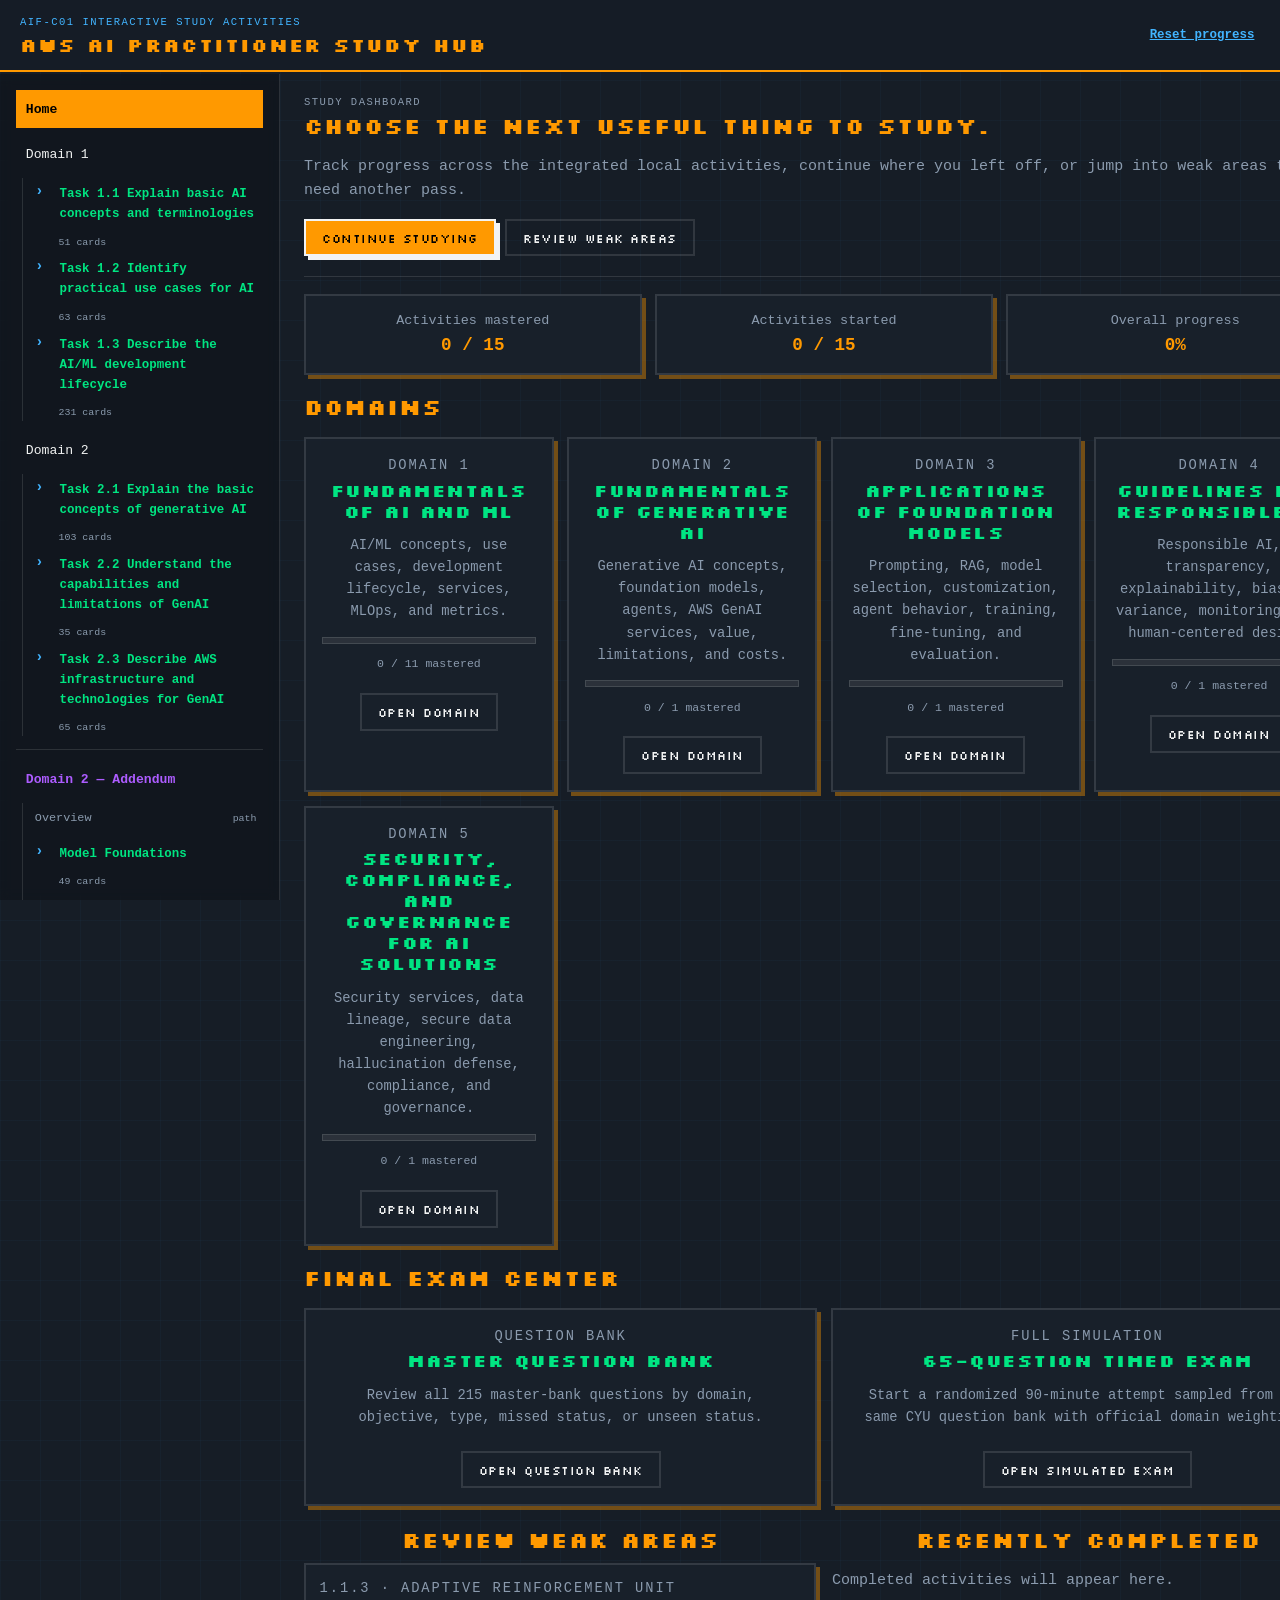
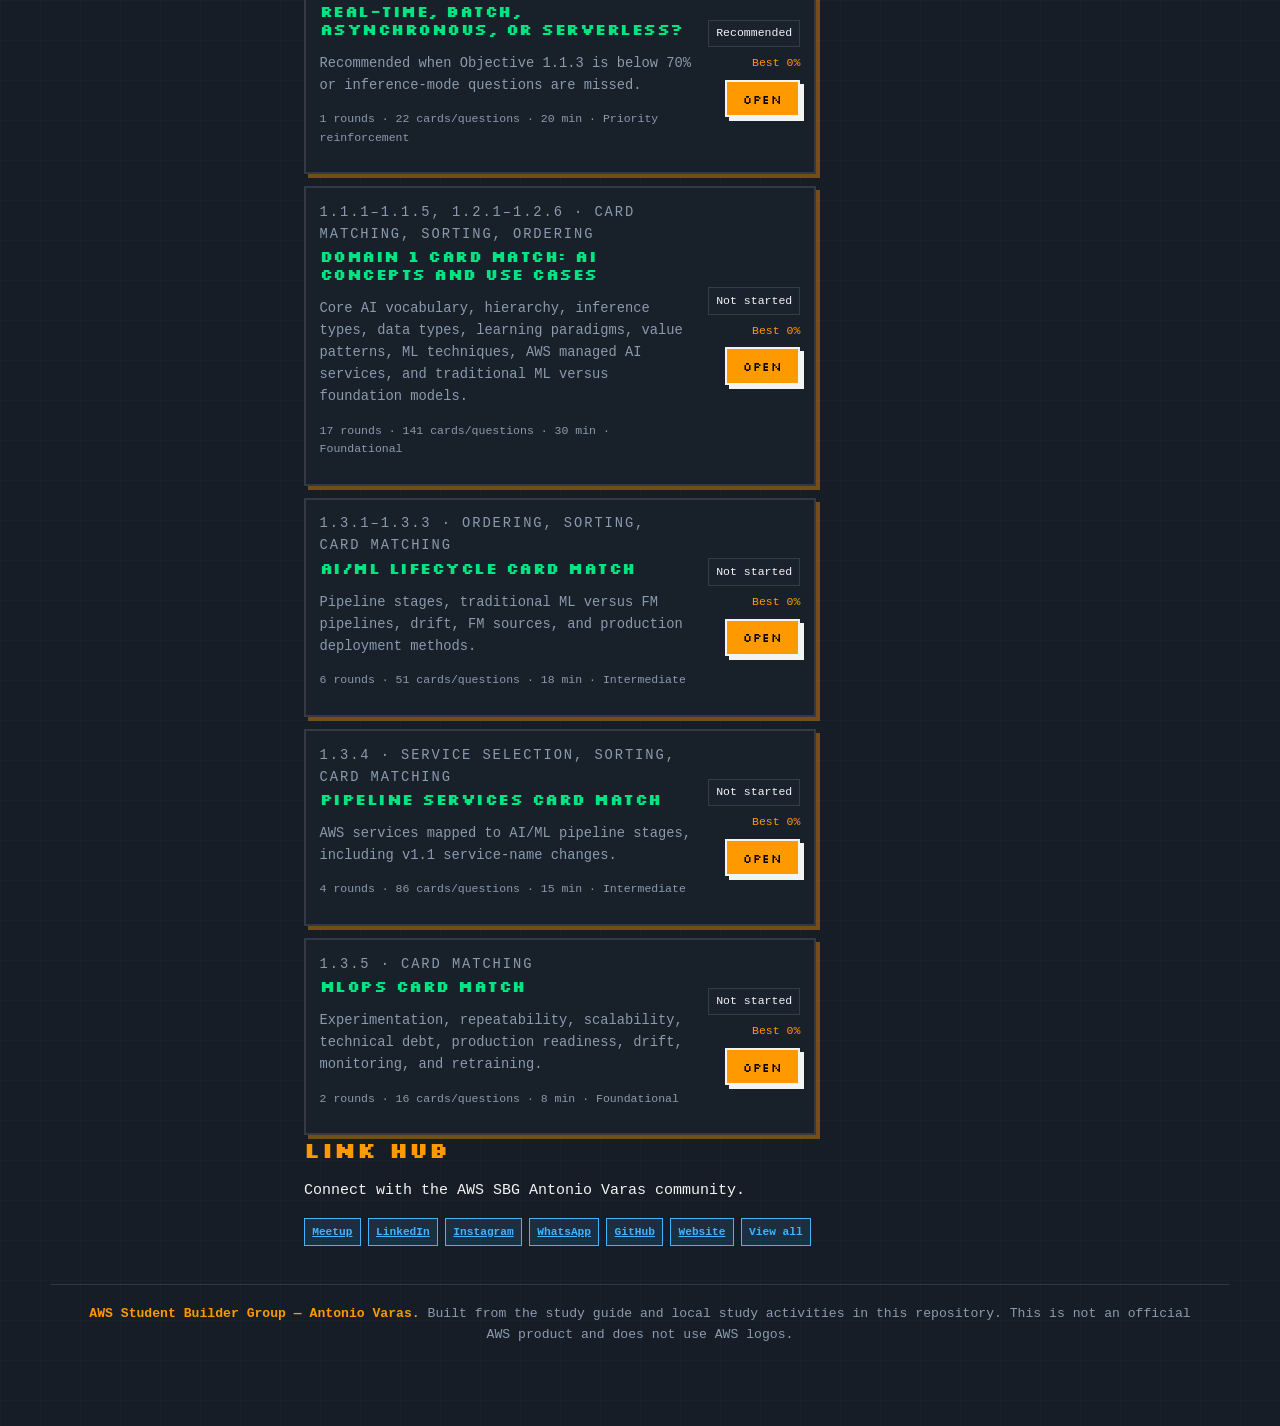
==== commit 3f6e14c0: "fix(ui): center components, compress objective codes, title link, Link Hub position - Center domain " ====
--- a/index.html
+++ b/index.html
@@ -11,7 +11,7 @@
     <button class="menu-button" id="menuButton" type="button" aria-expanded="false" aria-controls="sidebar">Menu</button>
     <div>
       <p class="eyebrow">AIF-C01 interactive study activities</p>
-      <h1>AWS AI Practitioner Study Hub</h1>
+      <h1><a href="#/home" class="title-link">AWS AI Practitioner Study Hub</a></h1>
     </div>
     <button class="link-button" id="resetProgress" type="button">Reset progress</button>
   </header>
--- a/styles.css
+++ b/styles.css
@@ -66,6 +66,11 @@
   text-transform:uppercase;
   letter-spacing:1px;
 }
+.title-link{
+  color:inherit;
+  text-decoration:none;
+}
+.title-link:hover{color:var(--aws-mint)}
 .hub-topbar .link-button{margin-left:auto}
 .menu-button{
   display:none;
@@ -226,10 +231,10 @@
   border-radius:0;
   box-shadow:4px 4px 0px rgba(255,153,0,.4);
 }
-.summary-card{padding:.85rem 1rem}
+.summary-card{padding:.85rem 1rem;text-align:center}
 .summary-card span{display:block;color:var(--text-muted);font-size:.84rem}
 .summary-card b{font-family:var(--mono);color:var(--aws-orange);font-size:1.1rem}
-.domain-card{padding:1rem}
+.domain-card{padding:1rem;text-align:center}
 .domain-card h3,.task-group h3,.activity-card h4{
   font-family:var(--display);
   color:var(--aws-mint);
@@ -239,6 +244,8 @@
   letter-spacing:.5px;
 }
 .domain-card p,.activity-card p{font-size:.86rem;color:var(--text-muted)}
+.domain-card .progress-bar{margin:.75rem auto .45rem}
+.domain-card .act{margin-top:.5rem}
 .domain-meta{font-family:var(--mono);font-size:.72rem!important;color:var(--text-muted)!important}
 .progress-bar{
   height:.42rem;
@@ -364,6 +371,7 @@
   gap:1rem;
   max-width:1040px;
 }
+.two-col .page-section h2{text-align:center}
 .task-group{padding:1rem;margin:1rem 0}
 .activity-list{display:grid;gap:.75rem}
 .guide-browser{margin-bottom:1.2rem}
@@ -975,6 +983,7 @@
   flex-wrap:wrap;
   gap:.6rem;
   align-items:center;
+  justify-content:center;
 }
 button.act{
   font-family:var(--display);
@@ -1035,10 +1044,11 @@
 .exam-tip p{margin:0;color:var(--text-muted)}
 .footnote{
   margin-top:2.4rem;
-  padding-top:1.1rem;
+  padding:1.1rem 1.5rem;
   border-top:1px solid var(--border-subtle);
   font-size:.82rem;
   color:var(--text-muted);
+  text-align:center;
 }
 .footnote strong{color:var(--aws-orange)}
 
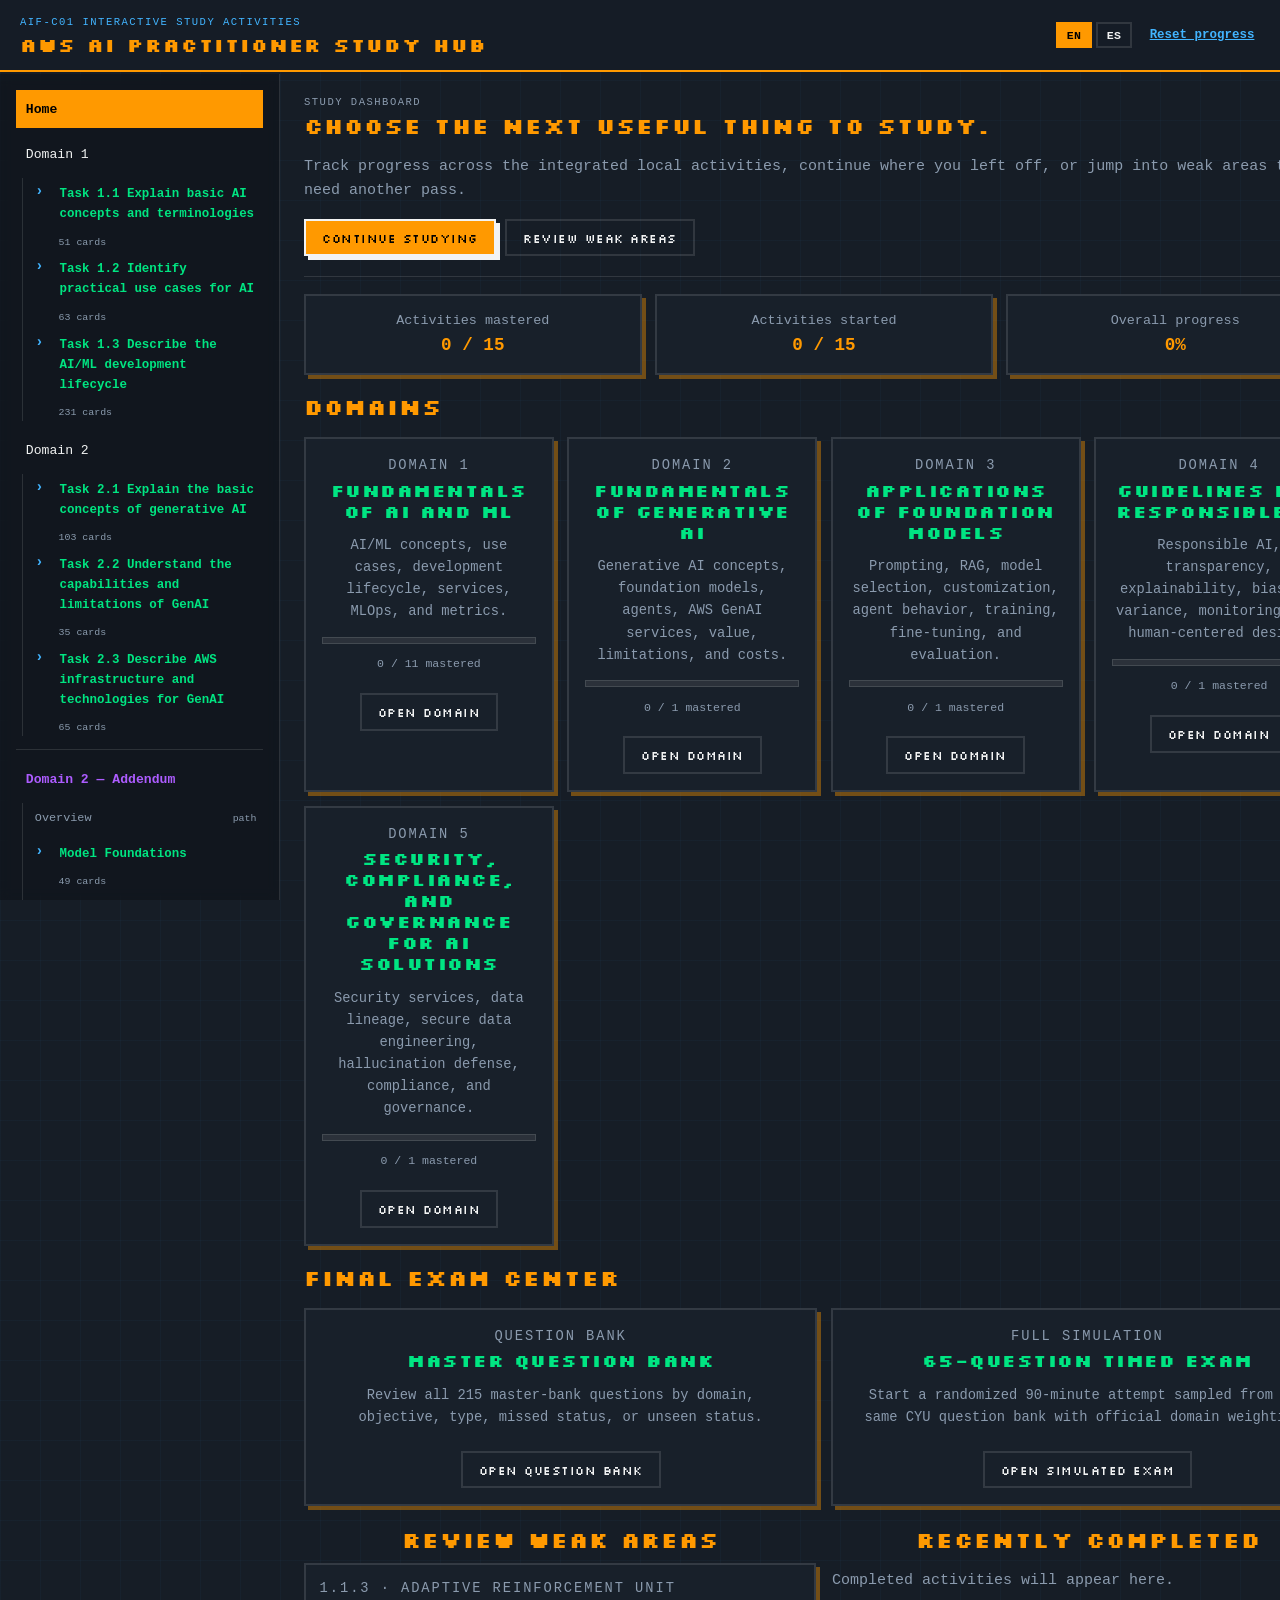
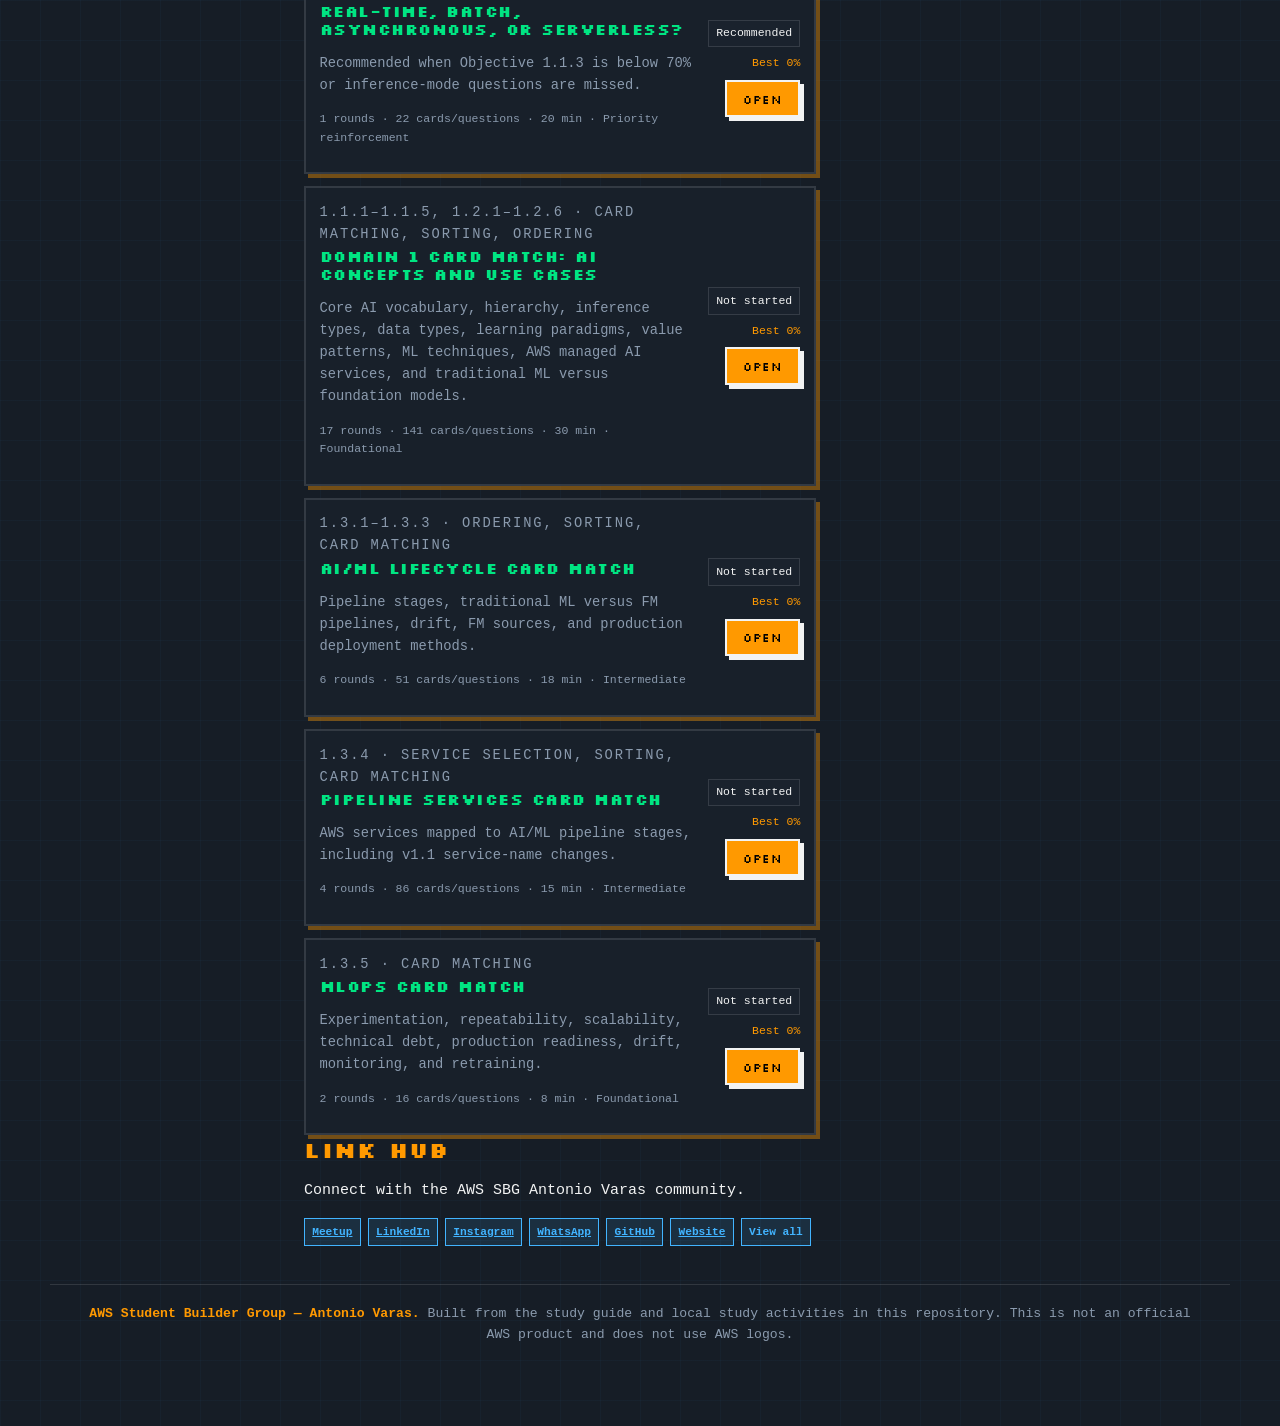
==== commit 873356a0: "Crea versión en español del Study Hub" ====
--- a/index.html
+++ b/index.html
@@ -10,10 +10,16 @@
   <header class="hub-topbar">
     <button class="menu-button" id="menuButton" type="button" aria-expanded="false" aria-controls="sidebar">Menu</button>
     <div>
-      <p class="eyebrow">AIF-C01 interactive study activities</p>
-      <h1><a href="#/home" class="title-link">AWS AI Practitioner Study Hub</a></h1>
+      <p class="eyebrow" id="topbarEyebrow">AIF-C01 interactive study activities</p>
+      <h1><a href="#/home" class="title-link" id="topbarTitle">AWS AI Practitioner Study Hub</a></h1>
     </div>
-    <button class="link-button" id="resetProgress" type="button">Reset progress</button>
+    <div class="topbar-actions">
+      <div class="lang-toggle" role="group" aria-label="Language / Idioma">
+        <button type="button" class="lang-btn" id="langBtnEn" data-lang="en" aria-pressed="true">EN</button>
+        <button type="button" class="lang-btn" id="langBtnEs" data-lang="es" aria-pressed="false">ES</button>
+      </div>
+      <button class="link-button" id="resetProgress" type="button">Reset progress</button>
+    </div>
   </header>
 
   <div class="hub-shell">
@@ -22,7 +28,7 @@
   </div>
 
   <footer class="footnote hub-footer">
-    <strong>AWS Student Builder Group — Antonio Varas.</strong> Built from the study guide and local study activities in this repository. This is not an official AWS product and does not use AWS logos.
+    <strong id="footerOrg">AWS Student Builder Group — Antonio Varas.</strong> <span id="footerText">Built from the study guide and local study activities in this repository. This is not an official AWS product and does not use AWS logos.</span>
   </footer>
 
   <script src="data/domain1.js"></script>
@@ -36,6 +42,27 @@
   <script src="data/domain2-addendum.js"></script>
   <script src="data/domains345.js"></script>
   <script src="data/study-hub.js"></script>
+  <script src="data/i18n/ui-strings.js"></script>
+  <script src="data/i18n/es/domains.js"></script>
+  <script src="data/i18n/es/guide-hierarchy.js"></script>
+  <script src="data/i18n/es/activities.js"></script>
+  <script src="data/i18n/es/enum-values.js"></script>
+  <script src="data/i18n/es/addendum-meta.js"></script>
+  <script src="data/i18n/es/matrix-tables.js"></script>
+  <script src="data/i18n/es/rounds-domain1.js"></script>
+  <script src="data/i18n/es/rounds-domain2.js"></script>
+  <script src="data/i18n/es/rounds-domain3.js"></script>
+  <script src="data/i18n/es/rounds-domain4.js"></script>
+  <script src="data/i18n/es/rounds-domain5.js"></script>
+  <script src="data/i18n/es/reinforcement.js"></script>
+  <script src="data/i18n/es/domain1-question-bank.js"></script>
+  <script src="data/i18n/es/cyu-question-bank-d1.js"></script>
+  <script src="data/i18n/es/cyu-question-bank-d2.js"></script>
+  <script src="data/i18n/es/cyu-question-bank-d3.js"></script>
+  <script src="data/i18n/es/cyu-question-bank-d4.js"></script>
+  <script src="data/i18n/es/cyu-question-bank-d5.js"></script>
+  <script src="data/i18n/es/supplemental.js"></script>
+  <script src="data/i18n/apply-locale.js"></script>
   <script src="app.js"></script>
 </body>
 </html>
--- a/styles.css
+++ b/styles.css
@@ -71,7 +71,27 @@
   text-decoration:none;
 }
 .title-link:hover{color:var(--aws-mint)}
-.hub-topbar .link-button{margin-left:auto}
+.topbar-actions{margin-left:auto;display:flex;align-items:center;gap:.75rem;flex-wrap:wrap}
+.lang-toggle{display:flex;gap:.25rem}
+.lang-btn{
+  font-family:var(--body);
+  background:transparent;
+  border:2px solid var(--border-subtle);
+  color:var(--text-light);
+  padding:.3rem .55rem;
+  cursor:pointer;
+  border-radius:0;
+  font-size:.72rem;
+  font-weight:700;
+  letter-spacing:.03em;
+  transition:all .15s ease;
+}
+.lang-btn:hover{border-color:var(--aws-blue);color:var(--aws-blue)}
+.lang-btn[aria-pressed="true"]{
+  background:var(--aws-orange);
+  border-color:var(--aws-orange);
+  color:#000;
+}
 .menu-button{
   display:none;
   border:2px solid var(--border-color);
@@ -792,7 +812,9 @@
   color:#000;
   font-weight:700;
 }
-.round-tab.is-mastered::after{content:" mastered";font-family:var(--mono);font-size:.66rem;opacity:.8}
+.round-tab.is-mastered::after{font-family:var(--mono);font-size:.66rem;opacity:.8}
+html:not([lang="es"]) .round-tab.is-mastered::after{content:" mastered"}
+html[lang="es"] .round-tab.is-mastered::after{content:" dominado"}
 .round-tab .tab-count{font-family:var(--mono);font-size:.68rem;opacity:.72;margin-left:.3rem}
 
 .progress-strip{
@@ -1058,7 +1080,7 @@
   .hub-topbar > div{min-width:0}
   .hub-topbar h1{font-size:1rem}
   .menu-button{display:inline-block}
-  .hub-topbar .link-button{margin-left:0}
+  .topbar-actions{margin-left:0}
   .hub-shell{display:block}
   .sidebar{
     display:none;
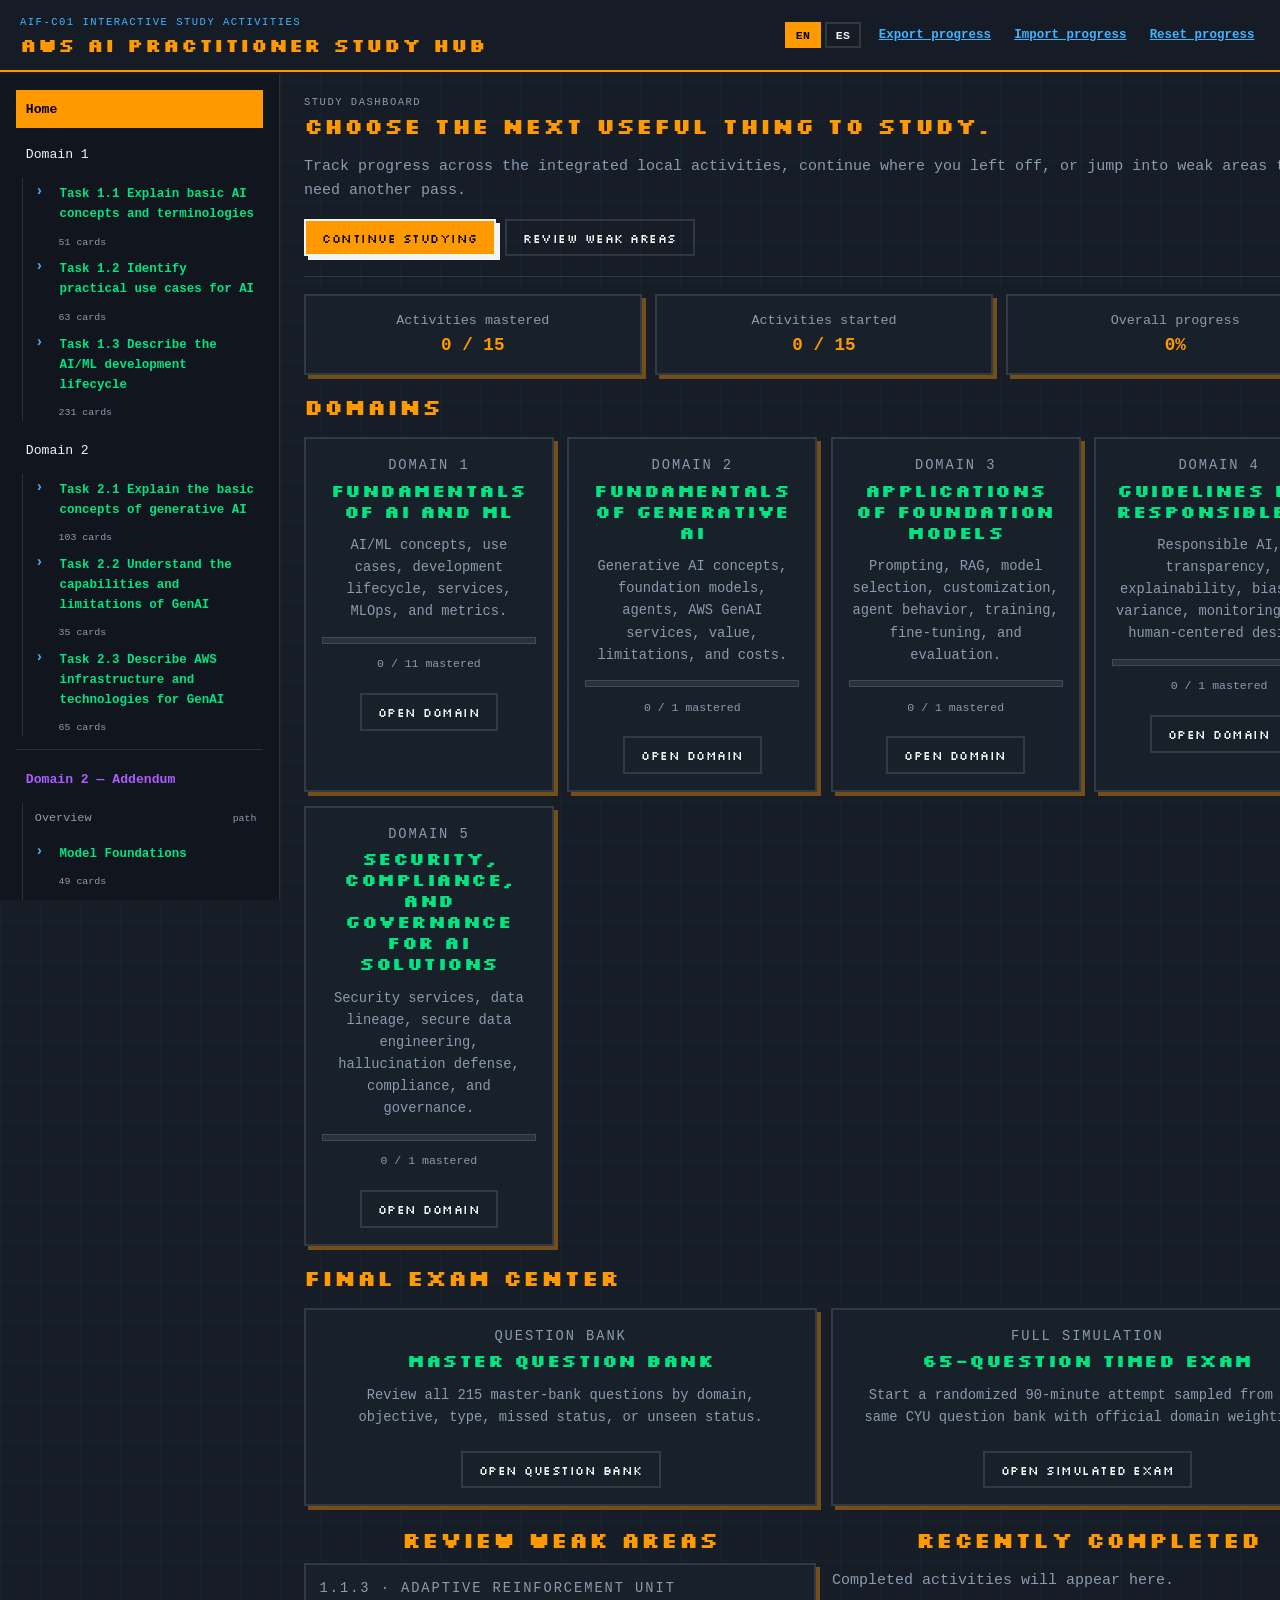
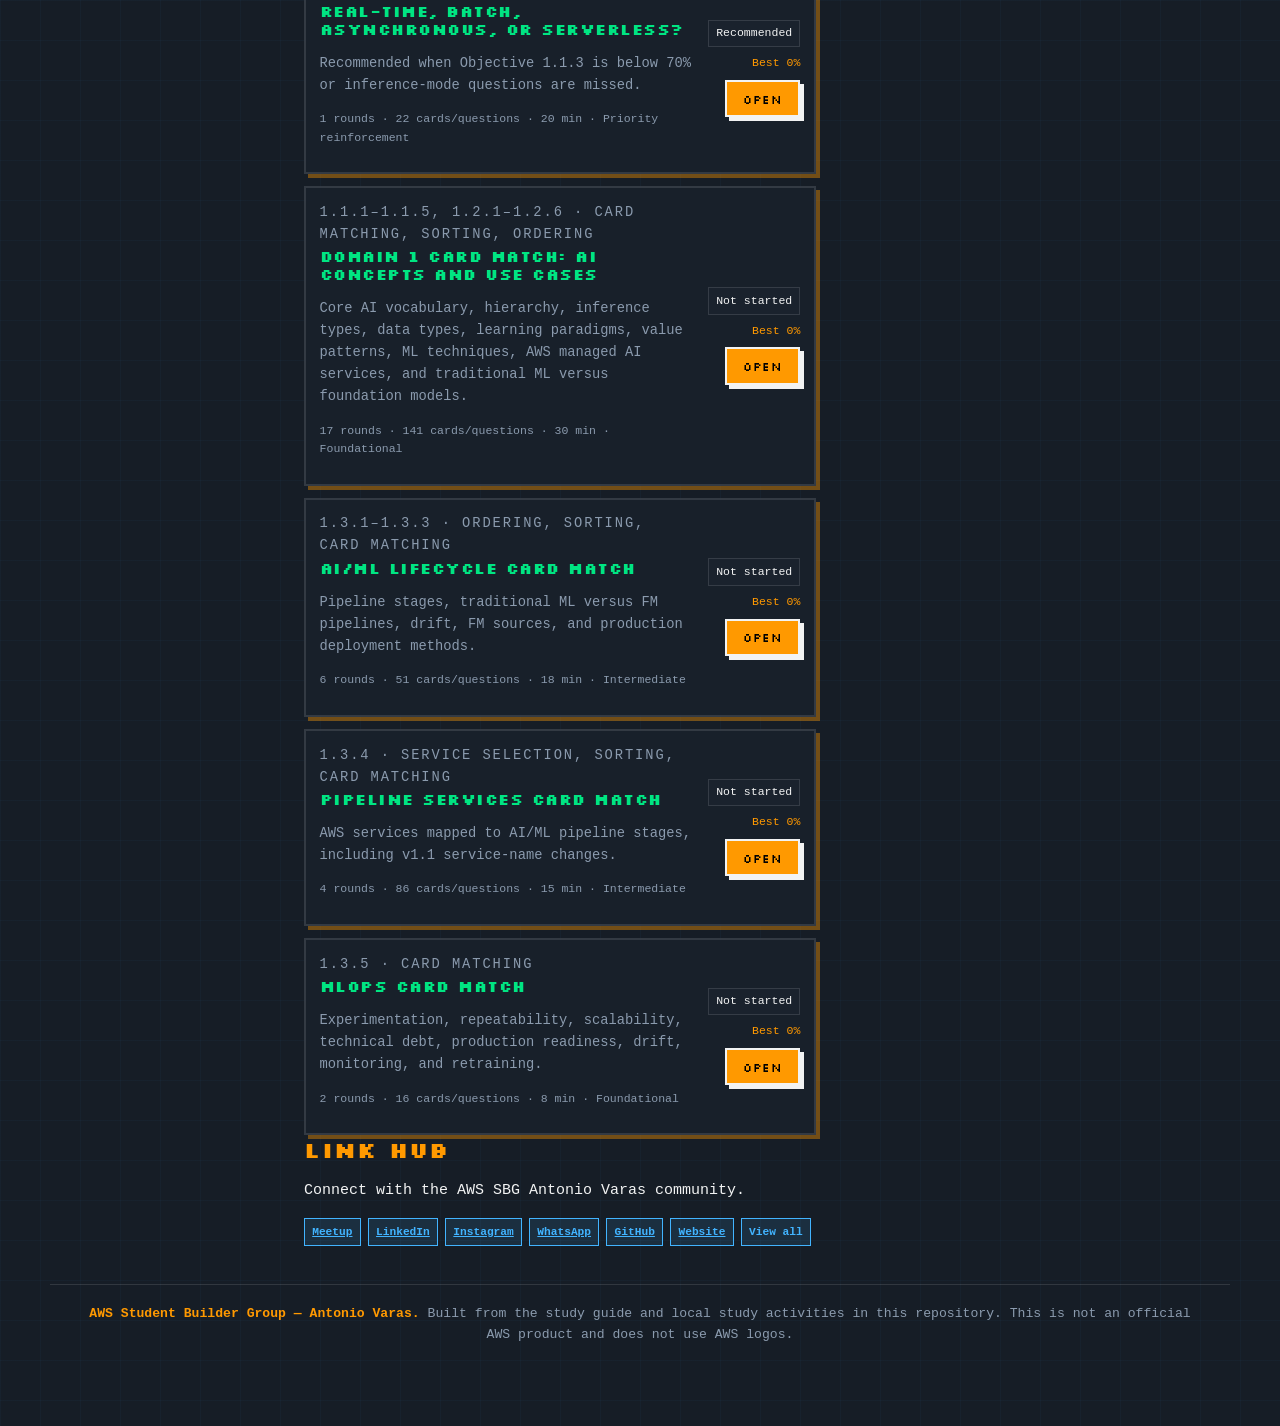
==== commit 9352fce5: "feat: add progress backup and restore (export/import) functionality" ====
--- a/index.html
+++ b/index.html
@@ -18,6 +18,8 @@
         <button type="button" class="lang-btn" id="langBtnEn" data-lang="en" aria-pressed="true">EN</button>
         <button type="button" class="lang-btn" id="langBtnEs" data-lang="es" aria-pressed="false">ES</button>
       </div>
+      <button class="link-button" id="exportProgress" type="button">Export progress</button>
+      <button class="link-button" id="importProgress" type="button">Import progress</button>
       <button class="link-button" id="resetProgress" type="button">Reset progress</button>
     </div>
   </header>
